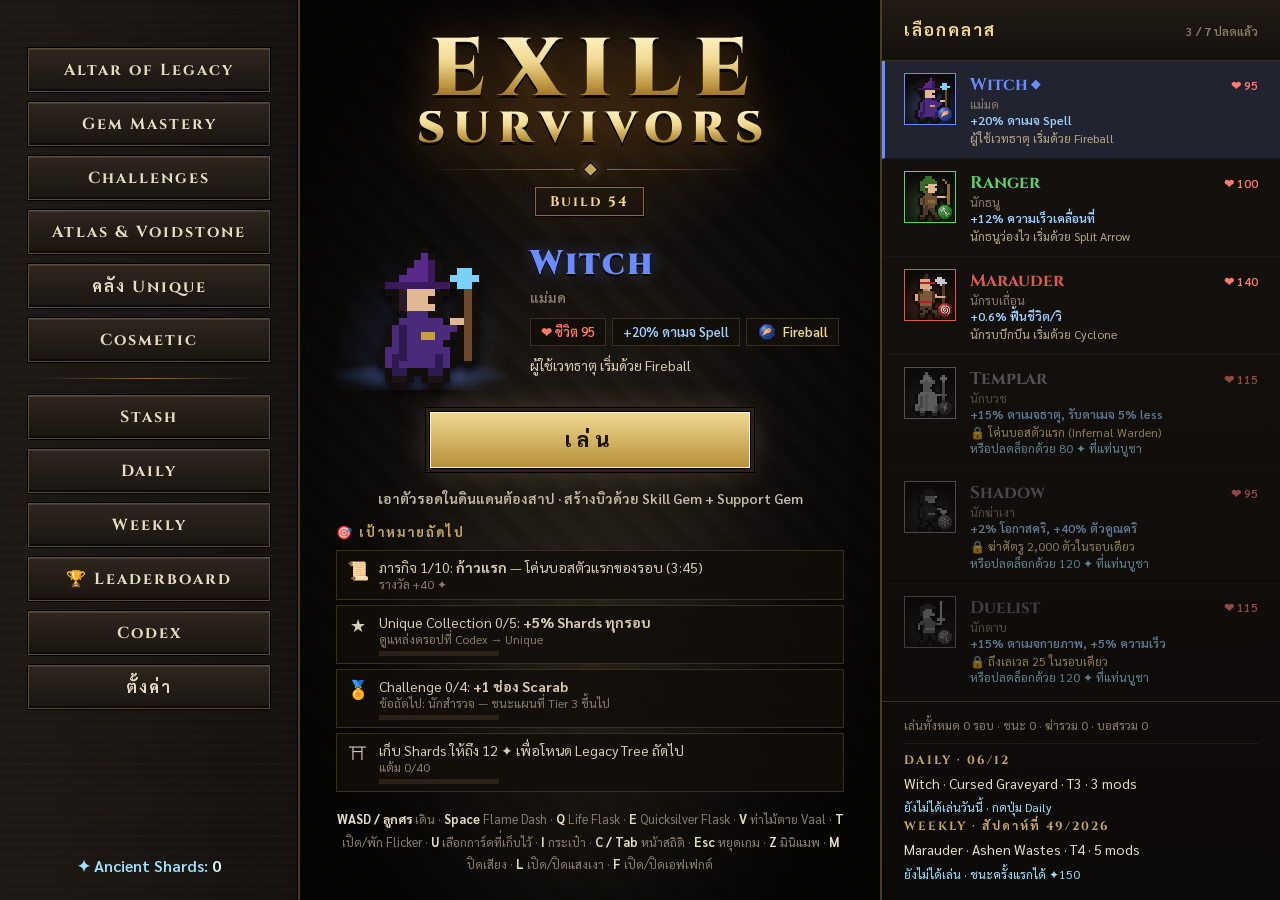
==== index.html @ b2404804 "feat: leaderboard, weekly challenge and endgame echo milestones (build 54) - Leaderboard tab reads t" ====
<!doctype html>
<html lang="th">
<head>
<meta charset="utf-8">
<meta name="viewport" content="width=device-width, initial-scale=1, maximum-scale=1, user-scalable=no">
<title>Exile Survivors</title>
<link rel="preconnect" href="https://fonts.googleapis.com">
<link href="https://fonts.googleapis.com/css2?family=Cinzel:wght@500;600;700;900&family=Sarabun:wght@400;600;700&family=JetBrains+Mono:wght@400&display=swap" rel="stylesheet">
<link rel="stylesheet" href="css/style.css?v=54">
</head>
<body>
<canvas id="game"></canvas>
<button id="btn-flicker" class="btn flicker-toggle" type="button" aria-pressed="true" hidden>Flicker: เปิด · T</button>

<!-- Title / class select: pillar | stage | roster -->
<div id="menu" class="overlay menu-screen">
  <aside class="menu-pillar">
    <nav class="meta-bar">
      <button id="btn-altar" class="btn pillar-btn">Altar of Legacy</button>
      <button id="btn-gems" class="btn pillar-btn">Gem Mastery</button>
      <button id="btn-chal" class="btn pillar-btn">Challenges</button>
      <button id="btn-atlas" class="btn pillar-btn">Atlas &amp; Voidstone</button>
      <button id="btn-uniques" class="btn pillar-btn">คลัง Unique</button>
      <button id="btn-cosmetic" class="btn pillar-btn">Cosmetic</button>
      <div class="pillar-sep"></div>
      <button id="btn-stash" class="btn pillar-btn">Stash</button>
      <button id="btn-daily" class="btn pillar-btn">Daily</button>
      <button id="btn-weekly" class="btn pillar-btn">Weekly</button>
      <button id="btn-lb" class="btn pillar-btn">🏆 Leaderboard</button>
      <button id="btn-codex" class="btn pillar-btn">Codex</button>
      <button id="btn-settings" class="btn pillar-btn">ตั้งค่า</button>
    </nav>
    <div class="menu-foot"><span id="meta-shards" class="meta-shards"></span></div>
  </aside>
  <main class="menu-stage">
    <div class="menu-art">
      <h1 class="game-title"><span class="game-title-a">EXILE</span> <span class="game-title-b">SURVIVORS</span></h1>
      <div class="menu-art-rule"><span></span><i></i><span></span></div>
      <div id="game-version" class="game-version"></div>
    </div>
    <div id="class-preview" class="class-preview" aria-live="polite"></div>
    <button id="btn-menu-play" class="btn btn-primary menu-play">เล่น</button>
    <div class="title-wrap">
      <div class="subtitle">เอาตัวรอดในดินแดนต้องสาป · สร้างบิวด้วย Skill Gem + Support Gem</div>
      <div id="menu-goals" class="menu-goals"></div>
      <div class="controls-help">
        <b>WASD / ลูกศร</b> เดิน · <b>Space</b> Flame Dash · <b>Q</b> Life Flask · <b>E</b> Quicksilver Flask ·
        <b>V</b> ท่าไม้ตาย Vaal · <b>T</b> เปิด/พัก Flicker · <b>U</b> เลือกการ์ดที่เก็บไว้ · <b>I</b> กระเป๋า · <b>C / Tab</b> หน้าสถิติ · <b>Esc</b> หยุดเกม · <b>Z</b> มินิแมพ · <b>M</b> ปิดเสียง · <b>L</b> เปิด/ปิดแสงเงา · <b>F</b> เปิด/ปิดเอฟเฟกต์
      </div>
    </div>
  </main>
  <section class="menu-roster">
    <div class="roster-head"><h2 class="section-title">เลือกคลาส</h2><span class="roster-hint" id="roster-count"></span></div>
    <div id="class-list" class="class-list"></div>
    <div class="roster-foot">
      <div id="best-run" class="best-run"></div>
    </div>
  </section>
</div>

<!-- Map Device / Atlas -->
<div id="mapdev" class="overlay hidden">
  <div class="panel build-panel map-panel">
    <div class="panel-head">
      <h2 class="panel-title">Map Device</h2>
      <div class="panel-sub" id="map-class"></div>
    </div>
    <div class="map-body">
      <div class="map-main">
        <h3 class="altar-h">พื้นที่ <span class="muted">(Tier 1 ฟรี · Tier สูงกว่าจ่ายด้วย Shards)</span></h3>
        <div id="map-biomes" class="map-biomes"></div>
        <div class="map-tier-row">
          <h3 class="altar-h map-tier-h">Tier</h3>
          <div id="map-tiers" class="map-tiers"></div>
        </div>
        <div class="map-row">
          <div class="map-modbox">
            <h3 class="altar-h map-box-h">Map Mods <span class="muted" id="map-mods-n"></span></h3>
            <div id="map-mods"></div>
            <div class="inv-actions map-actions">
              <button id="btn-map-alch" class="btn btn-small">Alchemy: สุ่ม mod (ฟรี)</button>
              <button id="btn-map-chaos" class="btn btn-small">สุ่ม mod ใหม่</button>
              <button id="btn-map-clear" class="btn btn-small btn-dim">ล้าง mod</button>
            </div>
          </div>
          <div class="map-modbox">
            <h3 class="altar-h">Scarab <span class="muted" id="map-scarab-n"></span></h3>
            <div id="map-scarabs" class="map-scarabs"></div>
            <h3 class="altar-h">☠ Corruption <span class="muted" id="map-heat-n"></span></h3>
            <div id="map-heat" class="map-heat"></div>
          </div>
        </div>
        <div class="map-modbox">
          <h3 class="altar-h">พกของจาก Stash <span class="muted" id="map-loadout-n"></span></h3>
          <div id="map-loadout" class="stash-grid small"></div>
        </div>
        <div id="map-atlas" class="altar-life muted"></div>
        <div id="map-atlastree" class="atlas-tree hidden"></div>
      </div>
      <div class="map-side">
        <div id="map-summary" class="map-summary"></div>
        <div class="map-hc">
          <label class="set-row"><input type="checkbox" id="map-hc"> ☠ <b>Hardcore</b></label>
          <div class="muted">ตาย = เสีย Shard และ Jewel ของรอบนั้น และเก็บของเข้า Stash ไม่ได้ · ชนะ = Shard ×1.5 และเก็บของได้ +2 ชิ้น</div>
        </div>
        <button id="btn-map-start" class="btn btn-primary map-start">เปิดแผนที่</button>
        <div class="map-side-actions">
          <button id="btn-map-atlas" class="btn btn-dim">Atlas Tree</button>
          <button id="btn-map-back" class="btn btn-dim">กลับ</button>
        </div>
      </div>
    </div>
  </div>
</div>

<!-- Altar of Legacy: meta-progression -->
<div id="altar" class="overlay hidden">
  <div class="panel build-panel altar-panel">
    <div class="panel-head altar-head">
      <h2 class="panel-title">Altar of Legacy</h2>
      <div class="altar-top"><span id="altar-shards" class="altar-shards"></span><span id="altar-points" class="altar-points"></span><span id="altar-next" class="muted"></span></div>
    </div>
    <div class="panel-sub">Legacy Tree — ใช้ Ancient Shards จัดสรรโหนดถาวร เลือกเส้นทางให้เข้ากับบิว · คืนแต้มฟรีได้ทุกเมื่อ</div>
    <div class="altar-main">
      <div id="tree-wrap" class="tree-wrap"><svg id="tree-svg" viewBox="-640 -640 1280 1280" xmlns="http://www.w3.org/2000/svg"></svg></div>
      <div class="tree-side">
        <div id="tree-info" class="bv-box tree-info"></div>
        <div id="tree-summary" class="bv-box tree-summary"></div>
        <div class="tree-side-actions">
          <button id="btn-altar-back" class="btn">กลับ</button>
          <button id="btn-respec" class="btn btn-dim">คืนแต้มทั้งหมด</button>
        </div>
      </div>
    </div>
    <h3 class="altar-h">ปลดล็อก <span class="muted">(ทำตามเงื่อนไขในเกม หรือซื้อด้วย Shards)</span></h3>
    <div id="altar-unlocks" class="altar-unlocks"></div>
  </div>
</div>

<!-- Progress pages from the main menu: Gem Mastery, Challenges, Atlas, Uniques, Cosmetics -->
<div id="records" class="overlay hidden">
  <div class="panel build-panel records-panel">
    <div class="panel-head">
      <h2 class="panel-title" id="records-title">Gem Mastery</h2>
      <span id="records-shards" class="altar-shards"></span>
    </div>
    <div id="altar-prog" class="altar-prog"></div>
    <div class="levelup-actions"><button id="btn-records-back" class="btn">กลับ</button></div>
  </div>
</div>

<!-- Level up -->
<div id="levelup" class="overlay hidden">
  <div class="panel levelup-panel">
    <div class="levelup-badge" id="levelup-badge"></div>
    <h2 class="panel-title" id="levelup-title">LEVEL UP</h2>
    <div class="panel-sub" id="levelup-sub">เลือก 1 อย่าง</div>
    <div id="cards" class="cards"></div>
    <div class="levelup-actions">
      <button id="btn-reroll" class="btn">Chaos Orb · สุ่มใหม่ (<span id="chaos-count">0</span>) <kbd class="key">R</kbd></button>
      <button id="btn-skip" class="btn btn-dim">ข้าม · ฟื้น 20% ชีวิต</button>
    </div>
  </div>
</div>

<!-- Socket target picker -->
<div id="socket" class="overlay hidden">
  <div class="panel socket-panel">
    <h2 class="panel-title" id="socket-title">ใส่ Support Gem</h2>
    <div class="panel-sub" id="socket-sub"></div>
    <div id="socket-list" class="socket-list"></div>
    <div class="levelup-actions"><button id="btn-socket-back" class="btn btn-dim">ย้อนกลับ</button></div>
  </div>
</div>

<!-- Pause / build view -->
<div id="pause" class="overlay hidden">
  <div class="panel build-panel pause-panel">
    <div class="panel-head">
      <h2 class="panel-title" id="pause-title">หยุดเกม</h2>
      <div class="tabs" role="tablist">
        <label class="tab"><input type="radio" name="bv-tab" id="bv-tab-skills" checked>สกิล &amp; Support</label>
        <label class="tab"><input type="radio" name="bv-tab" id="bv-tab-def">ป้องกัน</label>
        <label class="tab"><input type="radio" name="bv-tab" id="bv-tab-passive">Passive &amp; Mastery</label>
        <label class="tab"><input type="radio" name="bv-tab" id="bv-tab-asc">Ascendancy</label>
      </div>
      <span class="panel-hint">เกมหยุดอยู่ · Esc เล่นต่อ</span>
    </div>
    <div class="bv-cols"><span>สกิล</span><span>Support</span><span>DPS (10 วิ)</span></div>
    <div id="build-view" class="build-view"></div>
    <div class="levelup-actions">
      <button id="btn-resume" class="btn">เล่นต่อ</button>
      <button id="btn-inv" class="btn">กระเป๋า / อุปกรณ์ (I)</button>
      <button id="btn-pause-settings" class="btn btn-dim">ตั้งค่า</button>
      <button id="btn-quit" class="btn btn-dim">ออกไปเมนู</button>
    </div>
  </div>
</div>

<!-- Inventory: tabs are plain radios, the panel switches on :has() -->
<div id="inventory" class="overlay hidden">
  <div class="panel build-panel inv-panel">
    <div class="panel-head">
      <h2 class="panel-title">ตัวละคร &amp; กระเป๋า</h2>
      <div class="tabs" role="tablist">
        <label class="tab"><input type="radio" name="inv-tab" id="inv-tab-gear" checked>อุปกรณ์</label>
        <label class="tab"><input type="radio" name="inv-tab" id="inv-tab-links">ช่อง Support ของสกิล <span class="muted" id="inv-links-n"></span></label>
        <label class="tab"><input type="radio" name="inv-tab" id="inv-tab-craft">คราฟต์</label>
      </div>
      <span class="panel-hint">I / Esc ปิด</span>
    </div>
    <div class="inv-main">
      <div class="inv-left">
        <div id="inv-doll" class="doll"></div>
        <div id="inv-flasks" class="flask-row"></div>
        <div id="inv-quick" class="inv-quick"></div>
      </div>
      <div class="inv-right">
        <div id="inv-detail" class="inv-detail"></div>
        <div id="inv-craft" class="inv-craft"></div>
        <label class="set-row tiers-row"><input type="checkbox" id="inv-tiers"> แสดง Prefix / Suffix และ Tier (Alt)</label>
        <div class="inv-bagbar"><b class="inv-bag-h">กระเป๋า</b> <span id="inv-count" class="muted"></span>
          <span id="inv-filters" class="inv-filters"></span>
          <span class="inv-bag-btns"><button id="btn-inv-sort" class="btn btn-small">จัดเรียง</button><button id="btn-inv-salv-worse" class="btn btn-small btn-dim">♻ ย่อยของที่แย่กว่า</button><button id="btn-inv-salv-all" class="btn btn-small btn-dim">♻ ย่อยทั้งหมด</button></span>
          <span id="inv-msg" class="bad"></span></div>
        <div class="bag-wrap"><div id="inv-grid" class="bag-grid"></div></div>
        <div class="inv-foot"><div id="inv-currency" class="inv-currency"></div><span class="inv-hint">ดับเบิลคลิก หรือลากไปช่องที่มีกรอบเขียวเพื่อสวมใส่</span></div>
      </div>
    </div>
    <div class="inv-links-tab">
      <div class="muted links-help">ทุกสกิลเริ่ม 2 ช่อง · ไม่มีสีหรือ Link บนอุปกรณ์ · Jeweller 3/4/5/6 เพิ่มเป็นจำนวนช่องตามระดับแน่นอน ใช้ข้ามขั้นได้ เช่น 2 → 6 · ระดับสูงดรอปยากกว่า</div>
      <div id="inv-links" class="links-panel"></div>
    </div>
    <div class="levelup-actions"><button id="btn-inv-close" class="btn">เล่นต่อ (I / Esc)</button></div>
  </div>
</div>

<!-- Game over: the panel is one grid; #over-stats joins it with display: contents -->
<div id="gameover" class="overlay hidden">
  <div class="panel build-panel over-panel">
    <h2 class="panel-title" id="over-title">คุณตายแล้ว</h2>
    <div id="over-stash" class="over-stash"></div>
    <div id="over-stats" class="build-view"></div>
    <div class="levelup-actions">
      <button id="btn-retry" class="btn btn-retry">เล่นอีกครั้ง</button>
      <button id="btn-menu" class="btn btn-dim">เมนูหลัก</button>
    </div>
  </div>
</div>

<!-- Victory: leave or stay for the Endgame -->
<div id="victory" class="overlay hidden">
  <div class="panel">
    <h2 class="panel-title win">ชัยชนะ!</h2>
    <div class="panel-sub" id="vic-sub"></div>
    <div id="vic-vault" class="vic-vault"></div>
    <div class="panel-sub bad" id="vic-hint"></div>
    <div class="cards">
      <div class="card" id="btn-vic-leave"><div class="card-name">🏆 ออกจากแผนที่</div><div class="card-desc">จบรอบตอนนี้ รับรางวัลชัยชนะ เก็บของเข้า Stash</div></div>
      <div class="card card-endless" id="btn-vic-endless"><div class="card-name">∞ เข้าสู่ Endgame</div><div class="card-desc">อยู่ต่อไม่มีที่สิ้นสุด มอนสเตอร์แข็งขึ้นเรื่อยๆ · Echo บอสทุก 100 วิ (ดรอป Orb, Unique) · +15 ✦ ต่อนาที +40 ✦ ต่อ Echo · ตายแล้วยังนับว่าชนะ</div></div>
    </div>
  </div>
</div>

<!-- Ritual rewards -->
<div id="ritual" class="overlay hidden">
  <div class="panel">
    <h2 class="panel-title ritual-title">Ritual — แลกรางวัลด้วย Tribute</h2>
    <div class="panel-sub" id="ritual-tribute"></div>
    <div id="ritual-offers" class="cards"></div>
    <div class="levelup-actions"><button id="btn-ritual-close" class="btn">เสร็จสิ้น</button></div>
  </div>
</div>

<!-- Stash -->
<div id="stash" class="overlay hidden">
  <div class="panel build-panel">
    <h2 class="panel-title">Stash</h2>
    <div class="panel-sub" id="stash-sub"></div>
    <div class="inv-main"><div id="stash-grid" class="stash-grid"></div><div id="stash-detail" class="inv-detail"></div></div>
    <div class="levelup-actions"><button id="btn-stash-close" class="btn">กลับ</button></div>
  </div>
</div>

<!-- Codex -->
<div id="codex" class="overlay hidden">
  <div class="panel build-panel codex-panel">
    <h2 class="panel-title">Codex</h2>
    <div class="panel-sub">ข้อมูลทุกอย่างในเกม · สูตรวิวัฒน์ · คอมโบแนะนำ</div>
    <div id="codex-tabs" class="codex-tabs"></div>
    <input id="codex-search" class="codex-search" type="search" placeholder="ค้นหา... (เช่น fire, minion, คำสาป)">
    <div id="codex-body" class="codex-body"></div>
    <div class="levelup-actions"><button id="btn-codex-close" class="btn">กลับ</button></div>
  </div>
</div>

<!-- Settings -->
<div id="settings" class="overlay hidden">
  <div class="panel settings-panel">
    <h2 class="panel-title">ตั้งค่า</h2>
    <div id="settings-body" class="settings-body"></div>
    <div class="levelup-actions"><button id="btn-settings-close" class="btn">กลับ</button></div>
  </div>
</div>

<div id="tip" class="tip hidden"></div>
<div id="tooltip" class="tooltip hidden"></div>

<script src="js/util.js?v=54"></script>
<script src="js/stats-config.js?v=54"></script>
<script src="js/data/skills.js?v=54"></script>
<script src="js/data/supports.js?v=54"></script>
<script src="js/data/passives.js?v=54"></script>
<script src="js/data/runtree.js?v=54"></script>
<script src="js/data/monsters.js?v=54"></script>
<script src="js/data/classes.js?v=54"></script>
<script src="js/data/ascendancy.js?v=54"></script>
<script src="js/data/evolutions.js?v=54"></script>
<script src="js/data/meta.js?v=54"></script>
<script src="js/data/items.js?v=54"></script>
<script src="js/data/maps.js?v=54"></script>
<script src="js/data/endgame.js?v=54"></script>
<script src="js/data/goals.js?v=54"></script>
<script src="js/data/expansion.js?v=54"></script>
<script src="js/data/bows.js?v=54"></script>
<script src="js/data/specialists.js?v=54"></script>
<script src="js/data/buildcraft.js?v=54"></script>
<script src="js/data/sprite_art.js?v=54"></script>
<script src="js/stats.js?v=54"></script>
<script src="js/fx.js?v=54"></script>
<script src="js/combat.js?v=54"></script>
<script src="js/skills.js?v=54"></script>
<script src="js/enemies.js?v=54"></script>
<script src="js/player.js?v=54"></script>
<script src="js/settings.js?v=54"></script>
<script src="js/meta.js?v=54"></script>
<script src="js/items.js?v=54"></script>
<script src="js/breach.js?v=54"></script>
<script src="js/lighting.js?v=54"></script>
<script src="js/world.js?v=54"></script>
<script src="js/icons.js?v=54"></script>
<script src="js/sprites.js?v=54"></script>
<script src="js/render.js?v=54"></script>
<script src="js/ui.js?v=54"></script>
<script src="js/compare.js?v=54"></script>
<script src="js/leagues.js?v=54"></script>
<script src="js/stash.js?v=54"></script>
<script src="js/progression.js?v=54"></script>
<script src="js/goals.js?v=54"></script>
<script src="js/codex.js?v=54"></script>
<script src="js/expansion-ui.js?v=54"></script>
<script src="js/bows.js?v=54"></script>
<script src="js/specialists.js?v=54"></script>
<script src="js/buildcraft.js?v=54"></script>
<script src="js/telemetry.js?v=54"></script>
<script src="js/leaderboard.js?v=54"></script>
<script src="js/game.js?v=54"></script>
</body>
</html>
---- css/style.css ----
/* Forged palette: heavy bronze frames on near-black, gold for headings */
:root {
  --bg: #0b0908;
  --bg-outer: #070605;
  --panel: linear-gradient(#17120e, #0c0a08);
  --panel-head: linear-gradient(#241c15, #140f0b);
  --box: #120e0a;
  --border: #5a4a36;
  --frame-hi: #7a6448;
  --line: #3a2e1e;
  --line-faint: #241c12;
  --gold-line: #8a6a3a;
  --gold: #c8a860;
  --gold-hi: #f0d890;
  --cream: #e8dcc0;
  --text: #d8ccb4;
  --dim: #b8a888;
  --muted: #8a7f6c;
  --edge: #4a3c24;
  --ink: #1a1408;
  --good: #7aff8a;
  --bad: #ff7a6a;
  --warn: #ffd8a0;
  --es: #9fd0ff;
  --shards: #9fe3ff;
  --lvlup: #ffd84a;
  --red: #e0413a;
  --green: #4fd05a;
  --blue: #4a7cff;
  --frame: 0 0 0 1px #000, inset 0 1px 0 var(--frame-hi);
  --rule: linear-gradient(90deg, transparent, var(--gold-line), transparent);
  --rule-left: linear-gradient(90deg, var(--gold-line), transparent);
  --hover-bg: rgba(200, 168, 96, .08);
}
* { box-sizing: border-box; }
html, body { margin: 0; height: 100%; background: var(--bg); color: var(--text); overflow: hidden;
  font-family: 'Sarabun', 'Segoe UI', sans-serif; user-select: none; -webkit-user-select: none; }
canvas#game { display: block; position: fixed; inset: 0; touch-action: none; }
b { font-weight: 700; }

.overlay { position: fixed; inset: 0; display: flex; align-items: center; justify-content: center;
  background: rgba(0, 0, 0, 0.6); z-index: 10; padding: 16px; overflow-y: auto; }
.overlay.hidden, .hidden { display: none !important; }
.win { color: var(--lvlup); }
.dead { color: #d0302a !important; }
kbd, .key { font: 400 11px 'JetBrains Mono', monospace; color: var(--muted); border: 1px solid #3a3020; padding: 0 6px; background: none; }

/* ---------- Panels ---------- */
.panel { background: var(--panel); border: 2px solid var(--border); box-shadow: var(--frame), 0 10px 40px rgba(0,0,0,.7), inset 0 0 60px rgba(0,0,0,.5);
  padding: 18px 20px; max-width: 1100px; width: 100%; max-height: calc(100vh - 32px); overflow-y: auto; margin: auto; }
.panel-title { font: 700 24px 'Cinzel', 'Sarabun', serif; text-align: center; color: var(--gold-hi); margin: 0 0 4px; letter-spacing: 3px; }
.panel-sub { text-align: center; color: var(--muted); margin-bottom: 14px; font-size: 14px; }
.panel-head { display: flex; align-items: center; justify-content: space-between; gap: 12px 18px; flex-wrap: wrap;
  margin: -18px -20px 16px; padding: 12px 20px; background: var(--panel-head); border-bottom: 1px solid var(--line); }
.panel-head .panel-title { margin: 0; text-align: left; }
.panel-head .panel-sub { margin: 0; text-align: left; }
.panel-hint { font-size: 13px; font-weight: 600; color: var(--muted); }

/* tabs: selected = gold plate, others = outlined */
.tabs { display: flex; gap: 2px; flex-wrap: wrap; }
.tab { position: relative; padding: 6px 16px; font-size: 14px; font-weight: 600; color: var(--dim); border: 1px solid var(--edge); cursor: pointer; }
.tab:hover { border-color: var(--gold); background: var(--hover-bg); }
.tab input { position: absolute; opacity: 0; width: 1px; height: 1px; pointer-events: none; }
.tab:has(input:checked) { background: var(--gold); border-color: var(--gold); color: var(--ink); }
.tab:has(input:checked) .muted { color: #3a2c14; }
.tab:has(input:focus-visible) { outline: 1px solid var(--gold-hi); outline-offset: 2px; }

/* ---------- Buttons ---------- */
.btn { font: 600 15px 'Sarabun', sans-serif; color: var(--gold-hi); background: linear-gradient(#3a2c18, #1e160c);
  border: 1px solid var(--gold); box-shadow: 0 0 0 1px #000; padding: 9px 20px; cursor: pointer; }
.btn:hover:not(:disabled) { background: linear-gradient(#4e3a1e, #2a1e10); border-color: var(--gold-hi); box-shadow: 0 0 0 1px #000, 0 0 12px rgba(200, 168, 96, .3); }
.btn:disabled { opacity: .4; cursor: default; }
.btn-dim { color: var(--muted); background: var(--box); border-color: var(--edge); }
.btn-dim:hover:not(:disabled) { color: var(--dim); background: #1a140e; border-color: var(--gold); }
.btn-primary { font: 900 20px 'Cinzel', 'Sarabun', serif; letter-spacing: 3px; color: var(--ink); background: linear-gradient(var(--gold-hi), #b8903a);
  border-color: #fff0c8; box-shadow: 0 0 0 1px #000, 0 0 24px rgba(240, 216, 144, .25); padding: 14px 24px; }
.btn-primary:hover:not(:disabled) { background: linear-gradient(#fff0b0, #c8a048); border-color: #fff; box-shadow: 0 0 0 1px #000, 0 0 30px rgba(240, 216, 144, .4); }
.btn-small { font-size: 12px; padding: 4px 10px; margin-left: 6px; }
.btn.sel { background: var(--gold); border-color: var(--gold); color: var(--ink); outline: none !important; }
.map-biome.sel, .tier-btn.sel { outline: none !important; }
.btn-danger { background: #6a1a14 !important; border-color: #c03a2a !important; color: #ffd8d0 !important; }
.levelup-actions { display: flex; gap: 12px; justify-content: center; margin-top: 18px; flex-wrap: wrap; }

/* ---------- Main menu: pillar | stage | roster ---------- */
#menu.menu-screen { display: grid; grid-template-columns: 300px minmax(0, 1fr) 400px; padding: 0; align-items: stretch; justify-content: stretch; background: #0a0807; overflow: hidden; }
.menu-pillar { position: relative; display: flex; flex-direction: column; gap: 10px; padding: 48px 28px 24px; overflow-y: auto;
  background: repeating-linear-gradient(0deg, rgba(255,255,255,.012) 0 3px, transparent 3px 9px), linear-gradient(90deg, #1e1915, #15110e);
  border-right: 2px solid #4a3c2c; box-shadow: inset -1px 0 0 #000, 2px 0 0 #000; }
.meta-bar { display: flex; flex-direction: column; gap: 10px; }
.pillar-btn { height: 44px; font: 700 16px 'Cinzel', 'Sarabun', serif; letter-spacing: 2px; color: var(--cream);
  background: linear-gradient(#2e261e, #1a1511); border: 1px solid var(--border);
  box-shadow: 0 0 0 1px #000, inset 0 1px 0 rgba(255,230,180,.12), inset 0 -2px 0 rgba(0,0,0,.5); }
.pillar-btn:hover:not(:disabled) { color: var(--gold-hi); background: linear-gradient(#3a3024, #211a14); border-color: var(--gold);
  box-shadow: 0 0 0 1px #000, inset 0 1px 0 rgba(255,230,180,.18), inset 0 -2px 0 rgba(0,0,0,.5); }
.pillar-sep { height: 1px; margin: 6px 10px; background: var(--rule); }
.menu-foot { margin-top: auto; padding-top: 18px; display: flex; flex-direction: column; align-items: center; gap: 6px; text-align: center; }
/* build badge sits right under the logo so it is seen at a glance */
.game-version { display: inline-block; margin-top: 1.4vh; padding: 4px 14px; font: 700 14px 'Cinzel', 'Sarabun', serif; letter-spacing: 2px;
  color: var(--gold-hi); background: var(--box); border: 1px solid var(--gold-line); box-shadow: 0 0 0 1px #000; }
.game-version:empty { display: none; }
.meta-shards, .altar-shards { color: var(--shards); font-weight: 600; }
.meta-shards b, .altar-shards b { color: #d8f6ff; }
.menu-stage { position: relative; display: flex; flex-direction: column; align-items: center; justify-content: space-between; gap: 2.4vh; padding: 3.5vh 36px 3vh; overflow-y: auto;
  background: radial-gradient(ellipse at 50% 75%, rgba(200,168,96,.12), transparent 55%), repeating-linear-gradient(45deg, #131110 0 14px, #100e0c 14px 28px); }
.menu-stage::before { content: ''; position: absolute; inset: 0; pointer-events: none; background: radial-gradient(ellipse at 50% 50%, transparent 30%, rgba(0,0,0,.75) 85%); }
/* key art: the title as a large engraved wordmark with the build plate under it */
.menu-art { position: relative; display: flex; flex-direction: column; align-items: center; text-align: center; }
.menu-art::before { content: ''; position: absolute; left: 50%; top: 52%; width: 120%; height: 160%; transform: translate(-50%, -50%); pointer-events: none;
  background: radial-gradient(ellipse at center, rgba(255, 150, 40, .12), transparent 62%); }
.game-title { position: relative; margin: 0; display: flex; flex-direction: column; align-items: center; line-height: .95; font-family: 'Cinzel', serif; font-weight: 900; }
.game-title-a, .game-title-b { color: transparent; background: linear-gradient(#fff4c8 0%, var(--gold-hi) 38%, #b8903a 72%, #6a4a1a 100%); -webkit-background-clip: text; background-clip: text;
  filter: drop-shadow(0 3px 0 #000) drop-shadow(0 0 22px rgba(255, 150, 40, .3)); }
.game-title-a { font-size: clamp(44px, min(6.4vw, 10vh), 100px); letter-spacing: .18em; padding-left: .18em; }
.game-title-b { font-size: clamp(24px, min(3.4vw, 5.3vh), 52px); letter-spacing: .2em; padding-left: .2em; }
.menu-art-rule { position: relative; display: flex; align-items: center; gap: 12px; width: min(440px, 90%); margin-top: 1.6vh; }
.menu-art-rule span { flex: 1; height: 1px; background: linear-gradient(90deg, transparent, var(--gold-line)); }
.menu-art-rule span:last-child { background: linear-gradient(90deg, var(--gold-line), transparent); }
.menu-art-rule i { width: 9px; height: 9px; transform: rotate(45deg); background: var(--gold); box-shadow: 0 0 0 1px #000, 0 0 10px rgba(240, 216, 144, .5); }
/* class preview: the hovered / focused roster class, large in the centre */
.class-preview { --cc: var(--gold); position: relative; display: grid; grid-template-columns: 170px minmax(0, 1fr); column-gap: 24px; row-gap: 4px; align-items: start;
  grid-template-areas: "stage name" "stage th" "stage stats" "stage desc" "stage lock"; width: min(640px, 100%); }
.class-preview:empty { display: none; }
.cp-stage { grid-area: stage; position: relative; height: min(170px, 17vh); display: flex; align-items: flex-end; justify-content: center; }
.cp-stage::before { content: ''; position: absolute; left: 50%; bottom: 0; width: 180px; height: 30px; transform: translateX(-50%); border-radius: 50%;
  background: radial-gradient(ellipse, color-mix(in srgb, var(--cc) 50%, transparent), transparent 70%); }
.cp-stage::after { content: ''; position: absolute; inset: 0 -10px; pointer-events: none; background: radial-gradient(ellipse at 50% 80%, color-mix(in srgb, var(--cc) 18%, transparent), transparent 65%); }
.cp-sprite { position: relative; z-index: 1; height: min(160px, 16vh); image-rendering: pixelated; filter: drop-shadow(0 6px 4px rgba(0,0,0,.7)); }
.cp-name { grid-area: name; margin-top: 1vh; font: 900 34px/1.1 'Cinzel', serif; letter-spacing: 2px; color: var(--cc); text-shadow: 0 2px 0 #000, 0 0 18px color-mix(in srgb, var(--cc) 35%, transparent); }
.cp-th { grid-area: th; font-size: 14px; font-weight: 600; color: var(--muted); }
.cp-stats { grid-area: stats; display: flex; flex-wrap: wrap; gap: 6px; margin-top: 8px; }
.cp-stats > span { display: inline-flex; align-items: center; gap: 6px; padding: 3px 10px; font-size: 13px; font-weight: 600; background: var(--box); border: 1px solid var(--line); }
.cp-life { color: var(--bad); }
.cp-bonus { color: var(--es); }
.cp-skill { color: var(--gold-hi); }
.cp-skill-ico { width: 20px; height: 20px; }
.cp-desc { grid-area: desc; margin-top: 6px; font-size: 14px; color: var(--text); }
.cp-lock { grid-area: lock; margin-top: 8px; padding: 8px 10px; font-size: 13px; line-height: 1.5; color: var(--gold-hi); border: 1px solid #5a4020; background: rgba(40, 30, 8, .6); }
.cp-lock span { color: var(--shards); }
.class-preview.locked .cp-sprite { filter: grayscale(1) brightness(.6) drop-shadow(0 6px 4px rgba(0,0,0,.7)); }
.class-preview.locked .cp-name { filter: grayscale(.8) brightness(.8); }
.class-card:focus-visible, .class-card.picked:focus-visible { outline: 1px solid var(--gold-hi) !important; outline-offset: -2px; }
@media (max-height: 820px) and (min-width: 861px) {
  .subtitle { display: none; }
  .controls-help { margin-top: 8px; line-height: 1.6; font-size: 12px; }
  .goal { padding: 5px 10px; margin-bottom: 4px; font-size: 13px; }
  .cp-desc { display: none; }
}
.title-wrap { position: relative; max-width: 640px; width: 100%; text-align: center; }
.subtitle { color: #c8bca4; font-size: 14px; font-weight: 600; margin-bottom: 16px; }
.controls-help { margin-top: 16px; color: var(--muted); font-size: 12.5px; line-height: 1.8; }
.controls-help b { color: var(--cream); }
.menu-roster { display: flex; flex-direction: column; min-height: 0; background: linear-gradient(#16120f, #0c0a08); border-left: 2px solid #4a3c2c; box-shadow: -2px 0 0 #000; }
.roster-head { display: flex; justify-content: space-between; align-items: baseline; gap: 10px; padding: 18px 22px; border-bottom: 1px solid var(--line); background: linear-gradient(#221b15, #14100c); }
.section-title { font: 700 17px 'Cinzel', 'Sarabun', serif; color: var(--gold-hi); letter-spacing: 2px; margin: 0; }
.roster-hint { font-size: 12px; font-weight: 600; color: var(--muted); }
.class-list { flex: 1; min-height: 0; overflow-y: auto; display: flex; flex-direction: column; }
.class-card { position: relative; display: grid; grid-template-columns: 52px minmax(0, 1fr) auto; column-gap: 14px; align-items: center;
  grid-template-areas: "pic name life" "pic th best" "pic bonus bonus" "pic desc desc";
  padding: 12px 22px 12px 19px; border-bottom: 1px solid #1e1812; border-left: 3px solid transparent; cursor: pointer; transition: background .12s, border-color .12s; }
.class-card:hover { background: color-mix(in srgb, var(--cc) 6%, transparent); }
/* the picked class: coloured edge and tint (selection is a click; Play starts it) */
.class-card.picked { border-left-color: var(--cc); background: color-mix(in srgb, var(--cc) 14%, transparent); outline: none !important; }
.class-card.picked .class-name::after { content: ' ◆'; font-size: 12px; vertical-align: 2px; }
.class-portrait { grid-area: pic; align-self: start; position: relative; width: 52px; height: 52px; display: flex; justify-content: center; align-items: flex-end; overflow: hidden;
  border: 1px solid var(--cc); background: radial-gradient(circle at 50% 70%, color-mix(in srgb, var(--cc) 35%, transparent), #0c0a08 75%); }
.class-sprite { height: 48px; image-rendering: pixelated; filter: drop-shadow(0 2px 1px rgba(0,0,0,.6)); }
.class-skill { position: absolute; right: 1px; bottom: 1px; width: 18px; height: 18px; }
.class-name { grid-area: name; font: 700 17px 'Cinzel', serif; color: var(--cc); }
.class-th { grid-area: th; font-size: 12px; color: var(--muted); }
.class-desc { grid-area: desc; font-size: 12px; color: var(--dim); margin-top: 2px; display: -webkit-box; -webkit-line-clamp: 2; -webkit-box-orient: vertical; overflow: hidden; }
.class-bonus { grid-area: bonus; font-size: 12px; font-weight: 600; color: var(--es); }
.class-life { grid-area: life; justify-self: end; font-size: 12px; font-weight: 600; color: var(--bad); }
.class-card.locked { opacity: .55; }
.class-card.locked .class-portrait, .class-card.locked .class-name { filter: grayscale(1) brightness(.7); }
.class-card.locked .class-desc { display: none; }
.class-lock { grid-area: desc; margin-top: 2px; font-size: 12px; color: var(--gold-hi); line-height: 1.35; }
.class-lock span { color: var(--shards); }
.class-best { grid-area: best; justify-self: end; font-size: 12px; font-weight: 600; color: var(--gold-hi); white-space: nowrap; }
.menu-play { position: relative; width: min(320px, 100%); padding: 12px 0; font-size: 21px; letter-spacing: 6px;
  box-shadow: 0 0 0 1px #000, 0 0 0 4px #2a2016, 0 0 0 5px #000, 0 0 30px rgba(240, 216, 144, .25); }
.menu-play .play-cls { display: none; }
.menu-play.locked { font-size: 16px; letter-spacing: 2px; color: var(--gold-hi); background: linear-gradient(#3a2c18, #1e160c); border-color: var(--gold); }
.best-line { margin-bottom: 8px; }
.life-line { margin-bottom: 8px; padding-bottom: 8px; font-size: 12px; color: var(--muted); border-bottom: 1px solid var(--line-faint); }
.daily-box { display: flex; flex-direction: column; gap: 4px; }
.daily-h { font: 700 12px 'Cinzel', 'Sarabun', serif; color: var(--gold); letter-spacing: 2px; }
.daily-run { font-size: 14px; color: var(--cream); }
.daily-best { font-size: 12px; color: var(--shards); }
.roster-foot { padding: 14px 22px 16px; border-top: 1px solid var(--line); display: flex; flex-direction: column; gap: 6px; }
.roster-foot-h { font: 700 12px 'Cinzel', 'Sarabun', serif; color: var(--gold); letter-spacing: 2px; }
.best-run { color: var(--cream); font-size: 13px; line-height: 1.6; }
.best-run b { color: var(--gold-hi); }
.menu-goals { margin: 0 auto; max-width: 560px; text-align: left; }
.goals-h { font: 700 13px 'Cinzel', 'Sarabun', serif; color: var(--gold); letter-spacing: 2px; margin-bottom: 8px; }
.goal { display: flex; gap: 10px; align-items: flex-start; background: rgba(18, 14, 10, .88); border: 1px solid var(--line); padding: 7px 10px; margin-bottom: 5px; font-size: 14px; }
.goal.link { cursor: pointer; } .goal.link:hover { border-color: var(--gold); background: #1a140e; }
.goal-ico { font-size: 18px; width: 22px; text-align: center; }
.goal-body { flex: 1; min-width: 0; }
.goal-bar { width: 100%; margin-top: 4px; }
@media (max-width: 1100px) {
  #menu.menu-screen { grid-template-columns: 240px minmax(0, 1fr) 340px; }
  .menu-pillar { padding: 32px 18px 18px; }
  .pillar-btn { font-size: 14px; letter-spacing: 1px; }
}
@media (max-width: 860px) {
  #menu.menu-screen { display: flex; flex-direction: column; overflow-y: auto; }
  .menu-pillar { flex: none; padding: 18px 16px 14px; border-right: 0; border-bottom: 2px solid #4a3c2c; box-shadow: 0 2px 0 #000; overflow: visible; }
  .menu-stage { display: contents; }
  .class-preview { display: none; }
  .menu-play { order: 3; position: sticky; bottom: 12px; z-index: 2; display: block; width: calc(100% - 32px); margin: 12px 16px; font-size: 18px; letter-spacing: 2px; }
  .menu-play .play-cls { display: inline; }
  .pillar-sep { display: none; }
  .menu-stage::before { display: none; }
  .menu-art { order: 0; padding: 26px 16px 18px; background: radial-gradient(ellipse at 50% 60%, rgba(255,150,40,.1), transparent 70%), linear-gradient(#15110e, #0e0b09); }
  .game-title-a { font-size: 48px; }
  .game-title-b { font-size: 26px; }
  .menu-art-rule { margin-top: 12px; }
  .game-version { margin-top: 12px; }
  .menu-pillar { order: 1; }
  .title-wrap { order: 4; padding: 24px 16px; }
  .meta-bar { flex-direction: row; flex-wrap: wrap; gap: 6px; }
  .pillar-btn { flex: 1 1 30%; height: 44px; font-size: 14px; letter-spacing: 1px; padding: 0 8px; }
  .menu-foot { flex-direction: row; justify-content: center; gap: 14px; padding-top: 10px; }
  .menu-roster { order: 2; flex: none; border-left: 0; box-shadow: none; }
  .class-list { overflow: visible; }
}

/* ---------- Level up: forged cards ---------- */
#levelup { background: rgba(0, 0, 0, .6); }
.levelup-panel { max-width: 1240px; background: none; border: 0; box-shadow: none; }
#levelup .panel-title { font: 900 44px 'Cinzel', 'Sarabun', serif; letter-spacing: 4px; color: var(--lvlup); text-shadow: 0 0 24px rgba(255, 200, 80, .35); margin-bottom: 4px; }
#levelup .panel-sub { font-size: 14px; color: #9a8d74; margin-bottom: 22px; }
#levelup.ms .panel-title { color: var(--lvlup); }
.levelup-badge { text-align: center; font-size: 13px; font-weight: 700; letter-spacing: 4px; color: var(--lvlup); margin-bottom: 4px; }
.levelup-badge:empty { display: none; }
.cards { display: grid; grid-template-columns: repeat(auto-fit, minmax(220px, 1fr)); gap: 12px; }
.card { --kc: var(--gold); position: relative; background: linear-gradient(#1c150f, #0e0b08); border: 1px solid var(--edge); box-shadow: 0 0 0 1px #000; padding: 12px; cursor: pointer;
  transition: transform .1s, border-color .1s, box-shadow .1s; min-height: 150px; }
.card:hover { transform: translateY(-3px); border-color: var(--gold); box-shadow: 0 0 0 1px #000, 0 0 16px rgba(200, 168, 96, .3); }
.card-key { position: absolute; top: 9px; right: 12px; font: 400 11px 'JetBrains Mono', monospace; color: var(--muted); border: 1px solid #3a3020; padding: 0 6px; }
.card-head { display: flex; align-items: center; gap: 10px; margin-bottom: 8px; padding-right: 14px; }
.card-name { font: 700 15px 'Cinzel', 'Sarabun', serif; color: var(--gold-hi); line-height: 1.2; }
.card-name small { font-family: 'Sarabun'; color: var(--muted); font-weight: 400; }
.card-th { font-size: 12px; color: var(--muted); }
.card-desc { font-size: 13.5px; line-height: 1.55; color: var(--text); }
.card-desc b { color: #9aff9a; }
.card-note { font-size: 12px; color: #9ab0d0; margin-top: 8px; }
.badge { margin-left: auto; font-size: 11px; font-weight: 700; padding: 2px 6px; border: 1px solid var(--border); color: var(--gold); white-space: nowrap; letter-spacing: 1px; }
.badge-new { color: var(--good); border-color: #3a7a3a; }
.badge-key { color: #ff9a5a; border-color: #8a4a2a; }
.card-skill { --kc: #7aff8a; border-left: 3px solid #7aff8a; }
.card-level { --kc: var(--gold); border-left: 3px solid var(--gold); }
.card-support { --kc: #9ab0ff; border-left: 3px solid #9ab0ff; }
.card-passive { --kc: var(--dim); border-left: 3px solid var(--dim); }
.card-keystone { --kc: #ff8a3a; border-left: 3px solid #ff8a3a; background: linear-gradient(#261810, #140d08); }
.card-currency { --kc: #c0a0ff; border-left: 3px solid #c0a0ff; }
.card .clamp { display: -webkit-box; -webkit-line-clamp: 3; -webkit-box-orient: vertical; overflow: hidden; }
.card-star { display: inline-block; margin: 4px 0 2px; padding: 2px 6px; font-size: 12px; font-weight: 700; color: var(--ink); background: var(--lvlup); }
.card-ms { border: 1px solid #c8a040 !important; box-shadow: 0 0 14px rgba(255,200,80,.25), inset 0 0 20px rgba(255,200,80,.08); }
.card.disabled { opacity: .45; pointer-events: none; }
/* level-up cards: type strip, big centred gem, gold rule, star bar at the foot */
#cards { grid-template-columns: repeat(auto-fit, minmax(240px, 1fr)); gap: 16px; }
#cards .card { display: flex; flex-direction: column; min-height: 340px; padding: 36px 0 0; border: 2px solid var(--kc);
  box-shadow: 0 0 0 1px #000, inset 0 1px 0 #6a5436; text-align: center; }
#cards .card::before { content: ''; position: absolute; left: 0; right: 0; top: 0; height: 36px; border-bottom: 1px solid var(--line);
  background: linear-gradient(color-mix(in srgb, var(--kc) 14%, #241c15), #140f0b); }
#cards .card:hover { border-color: var(--kc); box-shadow: 0 0 0 1px #000, inset 0 1px 0 #6a5436, 0 0 22px color-mix(in srgb, var(--kc) 35%, transparent); }
#cards .card-keystone, #cards .card-ms, #cards .card-evolve, #cards .card-awaken, #cards .card-asc, #cards .card-mastery { box-shadow: 0 0 0 1px #000, inset 0 1px 0 #6a5436, 0 0 24px color-mix(in srgb, var(--kc) 30%, transparent); }
#cards .card-ms { border: 2px solid var(--kc) !important; }
#cards .card-key { top: 9px; right: 14px; z-index: 1; }
#cards .card-head { position: static; flex-direction: column; justify-content: flex-start; gap: 10px; margin: 0; padding: 22px 16px 10px; }
#cards .card-head::after { content: ''; align-self: stretch; height: 1px; margin: 6px 10px 0; background: var(--rule); }
#cards .badge { position: absolute; top: 10px; left: 14px; z-index: 1; margin: 0; padding: 0; border: 0; background: none; color: var(--kc); font-size: 11px; letter-spacing: 2px; }
/* cards that carry no badge still get their type in the strip */
#cards .card:not(:has(.badge))::after { position: absolute; top: 10px; left: 14px; font-size: 11px; font-weight: 700; letter-spacing: 2px; color: var(--kc); }
#cards .card-skill:not(:has(.badge))::after { content: 'NEW SKILL'; }
#cards .card-level:not(:has(.badge))::after { content: 'LEVEL'; }
#cards .card-support:not(:has(.badge))::after { content: 'SUPPORT'; }
#cards .card-passive:not(:has(.badge))::after { content: 'PASSIVE'; }
#cards .card-keystone:not(:has(.badge))::after { content: 'KEYSTONE'; }
#cards .card-asc:not(:has(.badge))::after { content: 'ASCENDANCY'; }
#cards .card-mastery:not(:has(.badge))::after { content: 'MASTERY'; }
#cards .tags { justify-content: center; padding: 0 16px; margin: 4px 0 0; }
#cards .gem-img { width: 64px; height: 64px; flex-basis: 64px; filter: drop-shadow(0 0 14px color-mix(in srgb, var(--kc) 55%, transparent)) drop-shadow(0 2px 3px #000); }
#cards .node { width: 64px; height: 64px; flex-basis: 64px; font-size: 30px; box-shadow: 0 0 0 2px #2a2014, 0 0 0 3px #000, 0 0 18px color-mix(in srgb, var(--kc) 45%, transparent); }
#cards .card-name { font-size: 19px; }
#cards .card-th { font-size: 12px; }
#cards .card-desc { padding: 8px 18px 14px; font-size: 14px; line-height: 1.55; flex: 1; }
#cards .card-note { padding: 0 18px 12px; margin: 0; }
#cards .card-star { display: block; order: 10; margin: auto 16px 16px; padding: 5px; }
.levelup-actions .key { margin-left: 6px; }
@media (max-width: 760px) {
  #levelup .panel-title { font-size: 30px; }
  #cards .card { min-height: 0; padding-top: 32px; }
  #cards .card::before { height: 32px; }
  #cards .card-head { flex-direction: row; text-align: left; padding: 12px 14px 6px; flex-wrap: wrap; }
  #cards .card-head::after { flex-basis: 100%; margin: 4px 0 0; }
  #cards .gem-img, #cards .node { width: 44px; height: 44px; flex-basis: 44px; font-size: 22px; }
  #cards .card-name { font-size: 16px; }
  #cards .card-desc { text-align: left; padding: 6px 14px 12px; }
}

/* ---------- Gems, nodes, tags ---------- */
.gem { width: 38px; height: 38px; flex: 0 0 38px; display: inline-grid; place-items: center; border-radius: 50%; color: #fff; font-weight: 700; font-size: 18px;
  text-shadow: 0 1px 2px #000; border: 2px solid #2a2014; }
.gem-img { width: 42px; height: 42px; flex: 0 0 42px; display: inline-block; vertical-align: middle; filter: drop-shadow(0 2px 3px rgba(0,0,0,.7)); }
.gem-img.gem-sm { width: 26px; height: 26px; flex-basis: 26px; }
.gem-sm { width: 24px; height: 24px; flex-basis: 24px; font-size: 12px; vertical-align: middle; }
.gem-r { background: radial-gradient(circle at 35% 30%, #ffd0c0, #e0413a 35%, #4a0a08); }
.gem-g { background: radial-gradient(circle at 35% 30%, #d0ffd0, #4fd05a 35%, #0a3a10); }
.gem-b { background: radial-gradient(circle at 35% 30%, #d0e0ff, #4a7cff 35%, #0a1a4a); }
.node { width: 38px; height: 38px; flex: 0 0 38px; display: inline-grid; place-items: center; border-radius: 50%; font-size: 18px;
  border: 2px solid #8a7a5a; background: radial-gradient(circle, #3a3024, #15110c); color: #e8d8a8; }
.node-key { border-color: #ff8a3a; color: #ffb07a; box-shadow: 0 0 10px rgba(255, 138, 58, .4); }
.node-cur { border-color: #c0a0ff; color: #d8c0ff; }
.tags { display: flex; flex-wrap: wrap; gap: 4px; margin-bottom: 8px; }
.tag { font-size: 10.5px; padding: 1px 6px; background: #1a140e; border: 1px solid var(--line); color: var(--dim); }
.tag-fire { color: #ff9a5a; } .tag-cold { color: #8ad8ff; } .tag-lightning { color: #fff07a; } .tag-chaos { color: #c58aff; }
.tag-physical { color: #e0d8c8; } .tag-spell { color: #9ab0ff; } .tag-attack { color: #ffb08a; } .tag-projectile { color: #b8e0a0; }
.tag-aoe { color: #e0c0ff; } .tag-minion { color: #ff8a8a; } .tag-duration { color: #a0d0d0; }

/* ---------- Socket picker ---------- */
.socket-panel { max-width: 720px; }
.socket-list { display: flex; flex-direction: column; gap: 8px; }
.socket-row { display: flex; gap: 12px; align-items: center; padding: 10px; border: 1px solid var(--edge); background: var(--box); cursor: pointer; }
.socket-row:hover:not(.disabled):not(.replace) { border-color: var(--gold); background: #1a140e; }
.socket-row.disabled { opacity: .45; cursor: default; }
.socket-row.replace { cursor: default; border-color: #6a5a2a; }
.socket-info { flex: 1; display: flex; flex-direction: column; gap: 4px; }
.sup-chips { display: flex; flex-wrap: wrap; gap: 4px; align-items: center; }
.chip { font-size: 12px; padding: 2px 8px; border: 1px solid; background: #0e1018; }
.chip-r { color: #ff8a7a; border-color: #6a2a20; background: #180e0c; } .chip-g { color: #8aff8a; border-color: #2a5a2a; background: #0e160e; } .chip-b { color: #9ab0ff; border-color: #2a3a6a; }
.chip-rep { cursor: pointer; } .chip-rep:hover { background: #4a1a10; text-decoration: line-through; }
.chip-off { opacity: .4; text-decoration: line-through; }
.sockets { display: inline-flex; gap: 3px; align-items: center; vertical-align: middle; padding: 3px 5px; background: #0e0b08; border: 1px solid var(--line); }
.sock { width: 11px; height: 11px; border-radius: 50%; border: 1px solid #000; }
.sock.skill-slot { width: 10px; height: 10px; border-radius: 0; transform: rotate(45deg); margin: 0 1px; background: #17120d; border: 1px solid #6a5a3a; }
.sock.skill-slot.filled { background: #d8be82; border-color: #f0dba6; }
.jeweller-actions { display: grid; grid-template-columns: repeat(4, minmax(0, 1fr)); gap: 5px; }
.jeweller-btn { border-color: var(--oc); color: var(--oc); min-height: 40px; min-width: 0; padding: 6px 4px; margin: 0; }
@media (max-width: 699px) { .jeweller-actions { grid-template-columns: repeat(2, minmax(0, 1fr)); } }
.ok { color: var(--good); font-size: 12px; } .warn { color: #ffc84a; font-size: 12px; } .bad { color: #ff6a5a; font-size: 12px; }
.muted { color: var(--muted); font-size: 12px; }

/* ---------- Build view (C / pause): skill table | defence column ---------- */
.pause-panel { max-width: none; width: calc(100vw - 72px); height: calc(100vh - 72px); max-height: none; display: flex; flex-direction: column; }
.pause-panel > .build-view { flex: 1 0 auto; align-content: start; }
.bv-cols { display: grid; grid-template-columns: 260px minmax(0, 1fr) 150px; gap: 14px; width: calc(100% - 358px); padding: 0 12px 6px;
  font-size: 11px; font-weight: 700; color: #6a6050; letter-spacing: 1px; }
.bv-cols span:last-child { text-align: right; }
.build-view { display: grid; grid-template-columns: minmax(0, 1fr) 340px; gap: 18px; align-items: start; }
.bv-skills { display: flex; flex-direction: column; gap: 8px; min-width: 0; }
.bv-skill { display: grid; grid-template-columns: 260px minmax(0, 1fr) 150px; column-gap: 14px; row-gap: 0; align-items: start;
  border: 1px solid var(--line); background: var(--box); padding: 10px 12px; }
.bv-skill > * { grid-column: 2; margin-bottom: 4px; min-width: 0; }
.bv-skill > .bv-head { grid-column: 1; grid-row: 1 / span 9; margin: 0; }
.bv-skill > .bv-dmg { grid-column: 3; grid-row: 1 / span 9; margin: 0; }
.bv-skill.bv-main { border-color: #8a2a20; box-shadow: inset 3px 0 0 #c02828; }
.bv-lv { font-size: 12px; color: var(--muted); }
.chip-empty { width: 22px; height: 22px; border: 1px dashed var(--edge); }
.bv-sockets { font-size: 11.5px; }
.bv-dps { font-size: 16px; color: #f0e0b0; }
/* defence column: resistance bars with the cap marked, six key numbers, keystones */
.res-row { display: grid; grid-template-columns: 64px minmax(0, 1fr) 54px; gap: 10px; align-items: center; margin-bottom: 8px; font-size: 13px; }
.res-n { color: var(--c); }
.res-bar { position: relative; height: 8px; background: #1a1410; }
.res-bar::before { content: ''; position: absolute; left: 0; top: 0; bottom: 0; width: var(--w); background: var(--c); }
.res-bar::after { content: ''; position: absolute; left: var(--cap); top: -2px; bottom: -2px; width: 1px; background: var(--cream); }
.res-row b { text-align: right; }
.res-ok { color: var(--cream); } .res-low { color: var(--bad); }
.bv-statgrid { display: grid; grid-template-columns: 1fr 1fr; gap: 10px 14px; line-height: 1.3; }
.bv-statgrid span { display: block; font-size: 12px; color: var(--muted); }
.bv-statgrid b { font-size: 18px; color: var(--cream); }
.bv-statgrid .st-life { color: var(--bad); } .bv-statgrid .st-es { color: var(--es); }
.bv-key b { display: block; margin-top: 2px; }
.bv-key b + .muted { display: block; line-height: 1.45; margin-bottom: 4px; }
/* sections behind the pause tabs; the run-end screen shows them all */
.bv-sec { grid-column: 1 / -1; display: grid; grid-template-columns: repeat(auto-fill, minmax(320px, 1fr)); gap: 10px; align-items: start; }
#pause .bv-sec { display: none; }
#pause:has(#bv-tab-def:checked) .bv-sec-def, #pause:has(#bv-tab-passive:checked) .bv-sec-passive, #pause:has(#bv-tab-asc:checked) .bv-sec-asc { display: grid; }
#pause:has(#bv-tab-def:checked, #bv-tab-passive:checked, #bv-tab-asc:checked) :is(.bv-skills, .bv-side, .bv-cols) { display: none; }
#over-stats > .bv-sec { order: 6; grid-column: 1 / -1; }
.bv-head { display: flex; gap: 10px; align-items: center; }
.bv-head .gem-img { width: 38px; height: 38px; flex-basis: 38px; }
.bv-head .card-name small { display: block; font-size: 12px; margin-top: 1px; }
.bv-head .tags { margin: 4px 0 0; }
.bv-stats { font-size: 12.5px; color: #c8bca0; }
.bv-dmg { font-size: 12px; color: var(--muted); display: flex; flex-direction: column; align-items: flex-end; gap: 4px; text-align: right; line-height: 1.45; }
.bv-dmg b { font-size: 16px; color: #f0e0b0; }
.bar { width: 120px; height: 5px; background: #2a2218; } .bar div { height: 100%; background: var(--gold); }
.bv-side { display: flex; flex-direction: column; gap: 10px; min-width: 0; }
.bv-box { border: 1px solid var(--line); background: var(--box); padding: 14px; font-size: 13px; line-height: 1.75; }
.bv-key { border-color: #6a3a1a; }
.bv-key .bv-title { color: #ff9a5a; }
.bv-key b { color: var(--gold-hi); font-weight: 400; font-size: 14px; }
.bv-title { font: 700 13px 'Cinzel', 'Sarabun', serif; color: var(--gold); letter-spacing: 2px; margin-bottom: 8px; }
.over-summary { grid-column: 1 / -1; text-align: center; font-size: 15px; color: #b89a90; margin-bottom: 6px; }
.over-summary b { color: var(--gold-hi); }
.gem-vaal { filter: drop-shadow(0 0 4px #ff2a2a) saturate(1.3) hue-rotate(-12deg); }
.bv-vaal { color: #ff7a6a; font-size: 13px; }
.evo-hint { color: #ff8a7a; }
.bv-asc { border-color: var(--cc); }
.bv-asc .bv-title { color: var(--cc); }
.rp-row { margin: 6px 0; }
.rp-row .rp-bar { width: 100%; margin: 3px 0; }
.rp-row .rp-bar div { background: var(--cc); }
@media (max-width: 1100px) {
  .bv-cols { display: none; }
  .bv-skill { grid-template-columns: 200px minmax(0, 1fr); }
  .bv-skill > .bv-dmg { grid-column: 1 / -1; grid-row: auto; align-items: flex-start; text-align: left; margin-top: 6px; }
}
@media (max-width: 760px) {
  .pause-panel { width: 100%; height: auto; max-height: calc(100vh - 32px); }
  .build-view { grid-template-columns: 1fr; }
  .bv-skill { grid-template-columns: 1fr; }
  .bv-skill > *, .bv-skill > .bv-head { grid-column: 1; grid-row: auto; }
  .panel { padding: 14px 12px; }
  .panel-head { margin: -14px -12px 14px; padding: 10px 12px; }
  .panel-title { font-size: 21px; }
}

/* ---------- Ascendancy / evolve / awaken cards ---------- */
.card-evolve { --kc: #c02828; border-color: #c02828; background: linear-gradient(rgba(90,10,10,.55), rgba(20,8,8,.92)); box-shadow: 0 0 18px rgba(220,40,40,.35); }
.card-evolve .card-name { color: #ff6a5a; }
.badge-vaal { background: #a01818; color: #fff; border-color: #ff5a5a; }
#cards .badge-vaal { color: #ff6a5a; }
.card-awaken { --kc: #e8d070; border-color: #e8d070; box-shadow: 0 0 14px rgba(255,230,140,.25); }
.card-awaken .card-name { color: #fff0a0; }
.badge-awk { background: #6a5a10; color: #fff6c0; border-color: #e8d070; }
#cards .badge-awk { color: #fff0a0; }
.chip-awk { box-shadow: 0 0 0 1px #fff0a0, 0 0 6px rgba(255,240,160,.6); }
.sock-awk { box-shadow: 0 0 0 2px #fff0a0; }
.card-asc { --kc: var(--cc); border-color: var(--cc); box-shadow: 0 0 16px color-mix(in srgb, var(--cc) 35%, transparent); }
.card-asc .card-name { color: var(--cc); }
.card-mastery { --kc: var(--cc); border-left: 3px solid var(--cc); background: linear-gradient(#1c1a24, #100d12); box-shadow: 0 0 14px color-mix(in srgb, var(--cc) 30%, transparent); }
.node-asc { color: var(--cc); border-color: var(--cc); }
.asc-nodes { margin-top: 8px; display: flex; flex-direction: column; gap: 6px; font-size: 13px; text-align: left; }
.asc-node { padding: 5px 7px; background: rgba(255,255,255,.03); border-left: 2px solid rgba(255,255,255,.12); }
.asc-node.asc-first { border-left-color: var(--cc); background: color-mix(in srgb, var(--cc) 12%, transparent); }

/* ---------- Death / run end ---------- */
#gameover { background: radial-gradient(ellipse at 50% 30%, #2a0a08, #0a0505 60%); }
.over-panel { display: grid; grid-template-columns: minmax(0, 1fr) 340px; grid-auto-flow: row dense; gap: 16px; align-items: start;
  max-width: 1160px; background: none; border: 0; box-shadow: none; }
.over-panel > *, #over-stats > * { grid-column: 1 / -1; }
#over-stats { display: contents; }
#over-title { order: 0; font: 900 64px 'Cinzel', 'Sarabun', serif; letter-spacing: 8px; margin: 18px 0 0; text-shadow: 0 0 40px rgba(200,30,20,.5), 0 4px 0 #1a0402; }
#over-title.win { color: var(--lvlup); text-shadow: 0 0 40px rgba(255,200,80,.35), 0 4px 0 #1a1204; }
#over-stats > .over-summary { order: 1; margin: 0 0 6px; }
#over-stats > .death-recap { order: 2; grid-column: 1; margin: 0; max-width: none; }
#over-stash { order: 2; }
.over-panel:has(.death-recap) #over-stash { grid-column: 2; }
#over-stats > .over-meta { order: 4; }
#over-stats > .bv-skills { order: 5; grid-column: 1; }
#over-stats > .bv-side { order: 5; grid-column: 2; }
.over-panel > .levelup-actions { order: 3; margin-top: 4px; }
.over-meta { text-align: center; margin: 0; padding: 12px; border: 1px solid #3a6a80; background: rgba(40,90,120,.15); }
.over-shards { color: var(--shards); font: 700 22px 'Cinzel', serif; }
.over-unlock { color: var(--gold-hi); margin-top: 4px; }
.over-stash { margin: 0; text-align: left; padding: 16px 18px; background: var(--panel); border: 1px solid var(--border); box-shadow: 0 0 0 1px #000; }
.over-stash .stash-grid.small { grid-template-columns: repeat(6, minmax(0, 96px)); gap: 6px; }
.over-stash .stash-grid.small .stash-cell { height: 60px; }
.over-stash .poe-tip { margin-top: 10px; }
.btn-retry { font: 700 16px 'Cinzel', 'Sarabun', serif; padding: 12px 32px; }
.over-panel .levelup-actions .btn-dim { padding: 12px 32px; }
.death-recap { padding: 16px 18px; background: rgba(60,10,10,.35); border: 1px solid #6a2a20; text-align: left; font-size: 14px; line-height: 1.6; }
.death-recap .bv-title { font-size: 14px; color: #ff8a7a; margin-bottom: 10px; }
.dr-bar { display: flex; height: 14px; margin: 0 0 10px; border: 1px solid #3a2a20; }
.dr-bar span { display: block; height: 100%; }
.dr-tip { margin-top: 8px; color: var(--warn); }
.dr-legend { display: flex; flex-wrap: wrap; gap: 4px 16px; font-size: 13px; margin-bottom: 6px; }
/* run summary: cause of death, then five stat plates */
.over-cause { font-size: 15px; color: #b89a90; margin-bottom: 18px; }
.over-cause b { font-weight: 700; }
.over-cause .el-fire { color: #ff9a5a; } .over-cause .el-cold { color: #8ad8ff; } .over-cause .el-lightning { color: #fff07a; } .over-cause .el-chaos { color: #c58aff; } .over-cause .el-physical { color: #e0d8c8; }
.over-stats-row { display: grid; grid-template-columns: repeat(5, minmax(0, 1fr)); gap: 10px; }
.over-stat { padding: 14px; text-align: center; background: linear-gradient(#1a1210, #0d0908); border: 1px solid #5a3a30; box-shadow: 0 0 0 1px #000; }
.over-stat span { display: block; font-size: 12px; color: #8a7068; }
.over-stat b { font: 700 24px 'Cinzel', 'Sarabun', serif; color: var(--cream); }
.over-stat .os-time { color: var(--gold-hi); } .over-stat .os-kills { color: #ff9a6a; } .over-stat .os-boss { color: #ffd84a; } .over-stat .os-dmg { color: #f0e0b0; }
.os-head { display: flex; justify-content: space-between; align-items: baseline; gap: 10px; margin-bottom: 10px; }
.os-head .bv-title { margin: 0; }
.os-picked { margin-top: 10px; font-size: 13px; }
@media (max-width: 760px) { .over-stats-row { grid-template-columns: repeat(2, minmax(0, 1fr)); } .over-stat b { font-size: 20px; } }
@media (max-width: 860px) {
  .over-panel { display: flex; flex-direction: column; align-items: stretch; }
  #over-title { font-size: 38px; letter-spacing: 4px; }
}

/* ---------- Altar of Legacy / Legacy Tree ---------- */
.altar-panel { max-width: 1400px; width: 97vw; }
.altar-head .panel-title { font-size: 26px; }
.altar-top { display: flex; gap: 16px; flex-wrap: wrap; align-items: baseline; font-size: 14px; font-weight: 600; }
.altar-points { color: var(--cream); } .altar-points b { color: #fff; }
.altar-panel > .panel-sub { text-align: left; margin-top: -6px; }
.altar-main { display: grid; grid-template-columns: minmax(0, 1fr) 340px; gap: 16px; align-items: start; }
.tree-wrap { background: radial-gradient(circle at 50% 50%, #1c1610, #070605 70%); border: 1px solid var(--border); box-shadow: 0 0 0 1px #000; overflow: auto; }
#tree-svg { display: block; width: 100%; height: auto; max-height: 78vh; user-select: none; }
#tree-svg .edge { stroke: #2e261a; stroke-width: 5; stroke-linecap: round; }
#tree-svg .edge.reach { stroke: #6a5636; }
#tree-svg .edge.on { stroke: #e8c870; stroke-width: 6; }
#tree-svg .tn { cursor: pointer; }
#tree-svg .tn .hit { fill: transparent; }
#tree-svg .tn .body { fill: #15110c; stroke: #3e3322; stroke-width: 3; transition: fill .15s; }
#tree-svg .tn .outer { fill: none; stroke: #3e3322; stroke-width: 3; }
#tree-svg .tn .ic { text-anchor: middle; fill: #6a5a40; pointer-events: none; }
#tree-svg .tn.avail .body { stroke: var(--c); filter: drop-shadow(0 0 6px var(--c)); animation: tn-pulse 1.6s ease-in-out infinite; }
#tree-svg .tn.avail .ic { fill: var(--c); }
#tree-svg .tn.avail .outer { stroke: var(--c); }
#tree-svg .tn.on .body { fill: var(--c); stroke: #f8ecc8; }
#tree-svg .tn.on .outer { stroke: #f8ecc8; }
#tree-svg .tn.on .ic { fill: #120e0a; }
#tree-svg .tn-start .body { fill: var(--gold); stroke: #fff2c8; }
#tree-svg .tn.sel .body { stroke: #ff8a3a; stroke-width: 5; filter: drop-shadow(0 0 10px #ff8a3a); }
#tree-svg .tn.sel .outer { stroke: #ff8a3a; }
#tree-svg .tn.flash .body { animation: tn-flash .5s ease-out; }
#tree-svg .tl { text-anchor: middle; fill: var(--gold-hi); font: 700 18px Cinzel, serif; letter-spacing: 1px; pointer-events: none; paint-order: stroke; stroke: #000; stroke-width: 4px; }
#tree-svg .tl-n { fill: var(--dim); font: 600 14px Sarabun, sans-serif; letter-spacing: 0; }
@keyframes tn-pulse { 50% { stroke-opacity: .4; } }
@keyframes tn-flash { from { filter: brightness(2.5); } to { filter: none; } }
#tree-svg .tn-jewel .body { stroke-dasharray: 4 3; }
#tree-svg .tn.jw-R .body { fill: #d03040; } #tree-svg .tn.jw-G .body { fill: #30b050; } #tree-svg .tn.jw-B .body { fill: #3a6ae0; }
.tree-side { display: flex; flex-direction: column; gap: 10px; }
.tree-info { min-height: 150px; padding: 16px; background: linear-gradient(#1c1610, #0e0b08); border: 2px solid var(--border); box-shadow: 0 0 0 1px #000; }
.tree-info:has(.tree-desc.ks) { border-color: #ff8a3a; box-shadow: 0 0 0 1px #000, 0 0 20px rgba(255,138,58,.2); }
.tree-info .bv-title { font: 900 20px 'Cinzel', 'Sarabun', serif; letter-spacing: 0; margin-bottom: 6px; }
.tree-info .btn { display: block; width: 100%; margin: 12px 0 0; padding: 10px; font-size: 15px; font-weight: 700; }
.tree-desc { margin: 8px 0 10px; padding-bottom: 10px; color: var(--cream); font-size: 14px; line-height: 1.6; border-bottom: 1px solid transparent; border-image: var(--rule-left) 1; }
.tree-desc.ks { color: var(--gold-hi); }
.tree-summary { max-height: 46vh; overflow-y: auto; font-size: 13px; color: #b8b0a0; }
.ts-key { margin-bottom: 6px; font-weight: 700; } .ts-key span { color: #d8d0c0; font-weight: 400; }
.ts-not { margin-bottom: 4px; }
.ts-small { color: #b8b0a0; }
#tree-svg .tl-branch { text-anchor: middle; font: 700 30px Cinzel, serif; letter-spacing: 4px; pointer-events: none; paint-order: stroke; stroke: #000; stroke-width: 6px; }
.ti-kind { font-size: 11px; font-weight: 700; letter-spacing: 2px; text-transform: uppercase; }
.ti-row { display: flex; justify-content: space-between; gap: 10px; font-size: 13px; line-height: 1.8; }
.ti-row > span:first-child { color: var(--muted); }
.ti-row .bad, .ti-row .ok { font-size: 13px; text-align: right; }
.ti-cost { color: var(--shards); }
.ts-jewel-h { margin-top: 12px; }
.ts-jewels { display: flex; gap: 6px; flex-wrap: wrap; }
.ts-jw { width: 22px; height: 22px; border-radius: 50%; border: 2px dashed var(--edge); opacity: .5; }
.ts-jw.open { opacity: 1; border-color: #f8ecc8; }
.ts-jw.jw-R { background: #d03040; } .ts-jw.jw-G { background: #30b050; } .ts-jw.jw-B { background: #3a6ae0; }
.tree-side-actions { display: grid; grid-template-columns: 1fr 1fr; gap: 8px; }
.tree-side-actions .btn { padding: 9px; font-size: 14px; }
@media (max-width: 860px) {
  .altar-main { grid-template-columns: 1fr; }
  #tree-svg { width: 760px; max-height: none; }
  .tree-wrap { max-height: 64vh; }
}
.altar-h { font: 700 13px 'Cinzel', 'Sarabun', serif; color: var(--gold); letter-spacing: 2px; margin: 16px 0 8px; }
.altar-h .muted { font-family: 'Sarabun', sans-serif; letter-spacing: 0; font-weight: 400; }
.altar-unlocks { display: grid; grid-template-columns: repeat(auto-fill, minmax(280px, 1fr)); gap: 8px; }
.meta-unlock { display: flex; align-items: center; gap: 10px; padding: 8px 10px; border: 1px solid var(--line); background: var(--box); font-size: 14px; }
.meta-unlock.done { opacity: .65; }
.meta-unlock .ul-text { flex: 1; }
.meta-unlock .ul-icon { font-size: 18px; }
.altar-life { margin-top: 12px; text-align: center; font-size: 13px; }
.altar-uniques { display: grid; grid-template-columns: repeat(auto-fill, minmax(200px, 1fr)); gap: 6px; font-size: 13px; }
.altar-uniques .uq { padding: 5px 8px; border: 1px solid var(--line); background: var(--box); }
.altar-uniques .uq.found { border-color: #8a5a2a; color: #e8883a; }
.altar-prog { margin: 0; }
.records-panel { max-width: 1400px; width: 97vw; }
#records .gm-title, #records .gm-shards { display: none; }
#records .gm-view { border: 0; box-shadow: none; background: none; }
#records .gm-head { background: none; border-bottom: 0; padding: 0 0 10px; }
/* Gem Mastery cards (rows of the Altar's progress section) */
.gm-grid { display: grid; grid-template-columns: repeat(auto-fill, minmax(300px, 1fr)); gap: 8px; margin-top: 8px; }
.gm-card { background: var(--box); border: 1px solid var(--line); padding: 10px 12px; font-size: 13px; }
.gm-card:hover { border-color: var(--gold); }
.gm-card > b { font: 700 15px 'Cinzel', 'Sarabun', serif; color: var(--gold-hi); vertical-align: middle; }
.gm-card.fresh { opacity: .7; }
.gm-lv { float: right; font: 700 13px 'Cinzel', serif; color: var(--gold); }
.gm-bar { width: 100%; height: 4px; margin: 8px 0 4px; }
.gm-alts { display: flex; flex-wrap: wrap; gap: 4px; margin: 6px 0 4px; }
.gm-alts .btn-small { margin: 0; }
.gm-lock { font-size: 12px; color: #6a5a40; padding: 4px 8px; border: 1px dashed var(--edge); }
.gm-altdesc { font-size: 12.5px; color: #a8c8ff; margin-bottom: 2px; }
/* Gem Mastery (7a): legend, one row per gem with a milestone track, selected gem on the right */
.gm-c-step { --mc: var(--gold); } .gm-c-anomalous { --mc: #c58aff; } .gm-c-divergent { --mc: #6ad07a; } .gm-c-phantasmal { --mc: #8ad8ff; } .gm-c-head { --mc: var(--lvlup); }
span.gm-c-anomalous, span.gm-c-divergent, span.gm-c-phantasmal { color: var(--mc); }
.gm-view { background: var(--panel); border: 2px solid var(--border); box-shadow: var(--frame); }
.gm-head { display: flex; justify-content: space-between; align-items: center; gap: 12px; padding: 12px 20px; border-bottom: 1px solid var(--line); background: var(--panel-head); }
.gm-title { font: 700 22px 'Cinzel', 'Sarabun', serif; color: var(--gold-hi); letter-spacing: 3px; }
.gm-lead { font-size: 13px; color: var(--muted); }
.gm-shards { font: 700 18px 'Cinzel', 'Sarabun', serif; color: #d8f6ff; white-space: nowrap; }
.gm-legend { display: grid; grid-template-columns: repeat(5, minmax(0, 1fr)); gap: 10px; padding: 14px 20px; border-bottom: 1px solid var(--line); }
.gm-leg { display: flex; gap: 10px; align-items: flex-start; }
.gm-leg-dot { flex: none; min-width: 30px; height: 30px; padding: 0 4px; border-radius: 15px; display: grid; place-items: center; border: 2px solid var(--mc); font: 700 12px 'Cinzel', serif; color: var(--mc); }
.gm-leg b { display: block; font-size: 13px; color: var(--mc); }
.gm-leg span { font-size: 12px; line-height: 1.4; color: var(--muted); }
.gm-body { display: grid; grid-template-columns: minmax(0, 1fr) 380px; }
.gm-list { padding: 14px 20px; display: flex; flex-direction: column; gap: 8px; max-height: 62vh; overflow-y: auto; }
.gm-row { display: grid; grid-template-columns: 220px minmax(0, 1fr) 150px; gap: 18px; align-items: center; padding: 12px 14px; background: var(--box); border: 1px solid var(--line); cursor: pointer; }
.gm-row:hover { border-color: var(--gold); background: #1a140e; }
.gm-row:focus-visible { outline: 1px solid var(--gold-hi); outline-offset: -2px; }
.gm-row.sel { border-color: var(--gold); background: linear-gradient(90deg, rgba(200,168,96,.12), var(--box) 60%); outline: none !important; }
.gm-row.fresh .gm-gem { opacity: .75; }
.gm-gem { display: flex; gap: 10px; align-items: center; min-width: 0; }
.gm-gem .gem-img { width: 36px; height: 36px; flex-basis: 36px; }
.gm-name { font: 700 15px 'Cinzel', 'Sarabun', serif; color: var(--gold-hi); }
.gm-sub { font-size: 12px; color: var(--muted); }
.gm-track { position: relative; height: 34px; }
.gm-track::before, .gm-track::after { content: ''; position: absolute; left: 0; top: 19px; height: 4px; }
.gm-track::before { right: 0; background: #2a2218; }
.gm-track::after { width: var(--p); background: var(--gold); }
.gm-next { position: absolute; left: 0; top: -2px; font-size: 11px; color: var(--cream); white-space: nowrap; }
.gm-pin { position: absolute; z-index: 1; left: var(--x); top: 14px; width: 14px; height: 14px; margin-left: -7px; border-radius: 50%; background: #120e0a; border: 2px solid var(--mc); }
.gm-pin.on { background: var(--mc); box-shadow: 0 0 8px var(--mc); }
.gm-buy { display: flex; flex-direction: column; align-items: flex-end; gap: 4px; }
.gm-xp { font-size: 12px; font-weight: 600; color: var(--muted); }
.gm-buy .btn-small { margin: 0; }
.gm-side { padding: 16px 20px; border-left: 1px solid var(--line); background: #0e0b08; display: flex; flex-direction: column; gap: 10px; }
.gm-side-h { font-size: 13px; font-weight: 700; color: var(--muted); letter-spacing: 2px; text-transform: uppercase; }
.gm-side-lead { font-size: 13px; line-height: 1.5; color: var(--dim); }
.gm-alt { padding: 12px; border: 1px solid color-mix(in srgb, var(--mc) 40%, #000); background: var(--box); }
.gm-alt[data-alt] { cursor: pointer; }
.gm-alt[data-alt]:hover { border-color: var(--mc); }
.gm-alt[data-alt]:focus-visible { outline: 1px solid var(--mc); outline-offset: 2px; }
.gm-alt.on { border: 2px solid var(--mc); background: color-mix(in srgb, var(--mc) 8%, transparent); }
.gm-alt.locked { opacity: .6; }
.gm-alt-top { display: flex; justify-content: space-between; align-items: center; gap: 8px; }
.gm-alt-top b { font: 700 15px 'Cinzel', 'Sarabun', serif; color: var(--mc); }
.gm-alt-tag { font-size: 11px; font-weight: 700; color: var(--ink); background: var(--mc); padding: 1px 6px; }
.gm-alt-hint { font-size: 12px; color: var(--muted); }
.gm-alt-desc { margin-top: 4px; font-size: 13px; color: var(--dim); }
.gm-alt.on .gm-alt-desc { color: var(--cream); }
.gm-plan { margin-top: auto; padding: 10px 12px; border: 1px solid var(--border); font-size: 13px; line-height: 1.6; color: var(--text); }
.gm-plan b { color: var(--gold-hi); }
.gm-plan span { color: var(--muted); }
@media (max-width: 1100px) {
  .gm-legend { grid-template-columns: repeat(3, minmax(0, 1fr)); }
  .gm-body { grid-template-columns: minmax(0, 1fr) 320px; }
  .gm-row { grid-template-columns: 180px minmax(0, 1fr); }
  .gm-buy { grid-column: 1 / -1; flex-direction: row; justify-content: space-between; align-items: center; }
}
@media (max-width: 760px) {
  .gm-legend { grid-template-columns: 1fr 1fr; }
  .gm-body { grid-template-columns: 1fr; }
  .gm-side { order: -1; border-left: 0; border-bottom: 1px solid var(--line); }
  .gm-list { max-height: none; }
  .gm-row { grid-template-columns: 1fr; gap: 10px; }
  .gm-head { flex-wrap: wrap; }
}
.chal-ms { display: flex; flex-wrap: wrap; gap: 4px 14px; margin: 6px 0; font-size: 13px; }
.chal-grid { display: grid; grid-template-columns: repeat(auto-fill, minmax(220px, 1fr)); gap: 6px; }
.chal { background: var(--box); border: 1px solid var(--line); padding: 6px 8px; }
.chal.done { border-color: #6a8a3a; }
.coll-src { margin: 8px 0; }

/* ---------- Inventory: doll | compare + bag ---------- */
.inv-panel { max-width: 1400px; width: 97vw; }
.inv-main { display: grid; grid-template-columns: auto minmax(0, 1fr); gap: 18px; align-items: start; }
.inv-panel .inv-main { grid-template-columns: 400px minmax(0, 1fr); }
.inv-links-tab { display: none; }
.inv-panel:has(#inv-tab-links:checked) .inv-main { display: none; }
.inv-panel:has(#inv-tab-links:checked) .inv-links-tab { display: block; }
.inv-left { display: flex; flex-direction: column; gap: 10px; }
.doll { display: grid; grid-template-columns: 76px 50px 92px 50px 76px; grid-template-rows: 62px 62px 62px 62px; gap: 22px 8px; justify-content: center;
  grid-template-areas: "weapon . helm amulet offhand" "weapon ring body ring2 offhand" "weapon . body . offhand" "gloves gloves belt boots boots";
  padding: 14px 10px 30px; background: radial-gradient(ellipse at 50% 40%, #2a2016, #0e0b08); border: 1px solid var(--border); }
.doll-slot { position: relative; display: flex; align-items: center; justify-content: center; background: rgba(0,0,0,.45); border: 1px solid #3a2e1c;
  cursor: grab; touch-action: none; font-size: 11px; text-align: center; }
.doll-slot > .muted { display: none; }
.doll-slot.locked > .muted { display: block; }
.doll-slot::after { position: absolute; left: -10px; right: -10px; bottom: -17px; text-align: center; font-size: 11px; font-weight: 600; color: var(--muted); pointer-events: none; }
.ds-weapon::after { content: 'อาวุธ'; } .ds-offhand::after { content: 'มือรอง'; } .ds-helm::after { content: 'หมวก'; } .ds-body::after { content: 'เกราะ'; }
.ds-amulet::after { content: 'สร้อยคอ'; } .ds-ring::after, .ds-ring2::after { content: 'แหวน'; } .ds-gloves::after { content: 'ถุงมือ'; }
.ds-belt::after { content: 'เข็มขัด'; } .ds-boots::after { content: 'รองเท้า'; }
.doll-slot img, .flask-slot img, .bag-item img { image-rendering: pixelated; pointer-events: none; max-width: 90%; max-height: 90%; }
.doll-slot.locked { opacity: .35; }
.doll-slot.can-fill { border: 2px dashed #3a9a4a; background: rgba(40,120,50,.08); }
.doll-slot.can-fill::after { color: #6ad07a; }
.ds-weapon { grid-area: weapon; } .ds-offhand { grid-area: offhand; } .ds-helm { grid-area: helm; } .ds-body { grid-area: body; }
.ds-amulet { grid-area: amulet; } .ds-ring { grid-area: ring; } .ds-ring2 { grid-area: ring2; } .ds-gloves { grid-area: gloves; }
.ds-belt { grid-area: belt; } .ds-boots { grid-area: boots; }
.flask-row { display: grid; grid-template-columns: repeat(5, 40px); gap: 6px; justify-content: center; margin: 4px 0 14px; }
.flask-slot { position: relative; height: 66px; display: flex; align-items: center; justify-content: center; background: rgba(0,0,0,.45); border: 1px solid #3a2e1c; cursor: grab; touch-action: none; }
.flask-slot .fk { position: absolute; bottom: -17px; left: 0; right: 0; text-align: center; font-size: 10px; color: var(--muted); }
.sel { outline: 2px solid #fff !important; }
.r-normal { border-color: #6a6a6a !important; } .r-magic { border-color: #5a5cc0 !important; } .r-rare { border-color: #b8a030 !important; }
.r-unique { border-color: #c06a2a !important; box-shadow: inset 0 0 12px rgba(232,136,58,.3); }
.doll-slot:hover, .flask-slot:hover, .bag-item:hover, .stash-cell:hover { border-color: var(--gold); background: rgba(80,60,30,.45); }
.inv-quick { padding: 10px 12px; background: var(--box); border: 1px solid #2a2014; font-size: 13px; }
.qs-grid { display: grid; grid-template-columns: repeat(4, minmax(0, 1fr)); gap: 6px 10px; }
.qs-cell span { display: block; font-size: 11px; color: var(--muted); }
.qs-cell b { color: var(--cream); }
.qs-cell .qs-life { color: var(--bad); } .qs-cell .qs-es { color: var(--es); } .qs-cell .qs-dps { color: #f0e0b0; }
.qs-res { color: var(--c); padding-top: 4px; border-top: 1px solid var(--line-faint); } .qs-res.neg { text-decoration: underline wavy #ff5a4a; } .qs-res.capped { font-weight: 700; }
/* compare: worn | looking at | verdict (two columns when nothing is worn) */
.inv-cmp { display: grid; grid-template-columns: minmax(0, 1fr) 220px; gap: 12px; align-items: start; }
.inv-cmp.three { grid-template-columns: minmax(0, 1fr) minmax(0, 1fr) 220px; }
.cmp-focus .poe-tip { border-color: var(--gold-line); box-shadow: 0 0 0 1px #000, 0 0 18px rgba(240, 216, 144, .12); }
.cmp-focus .poe-tip.r-rare { border-color: #b8a030; } .cmp-focus .poe-tip.r-magic { border-color: #5a5cc0; } .cmp-focus .poe-tip.r-unique { border-color: #c06a2a; }
.cmp-focus .pt-label { color: var(--gold-hi); }
.cmp-side { display: flex; flex-direction: column; gap: 8px; }
.cmp-side .verdict { padding: 12px; }
.cmp-side .verdict > b { display: block; font-size: 16px; }
.cmp-side .verdict .muted { display: block; margin-top: 2px; }
.cmp-side .diff { flex-direction: column; gap: 0; margin-top: 6px; line-height: 1.7; }
.cmp-warn { padding: 8px 10px; font-size: 12.5px; color: var(--warn); border: 1px solid #6a4a20; background: rgba(90, 60, 10, .2); }
.cmp-equip { width: 100%; padding: 10px; font-weight: 700; }
.cmp-minor { display: flex; gap: 6px; flex-wrap: wrap; }
.cmp-minor .btn-small { flex: 1; margin: 0; }
/* craft tab: same doll + bag, the right column shows crafting for the selected item */
.inv-craft { display: none; }
.inv-panel:has(#inv-tab-craft:checked) .inv-craft { display: block; }
.inv-panel:has(#inv-tab-craft:checked) #inv-detail, .inv-panel:has(#inv-tab-craft:checked) .tiers-row { display: none; }
.craft-view { display: grid; grid-template-columns: minmax(0, 1fr) minmax(0, 1.2fr); gap: 14px; align-items: start; max-height: 46vh; overflow-y: auto; }
.craft-actions { display: flex; flex-direction: column; gap: 6px; }
.craft-h { font: 700 13px 'Cinzel', 'Sarabun', serif; color: var(--gold); letter-spacing: 2px; }
.craft-h .muted { font-family: 'Sarabun', sans-serif; letter-spacing: 0; font-weight: 400; }
.craft-row { display: flex; flex-wrap: wrap; gap: 4px; }
.craft-row .btn-small { margin: 0; }
/* bag filter chips; items outside the filter dim in place (the grid keeps its layout) */
.inv-filters { display: flex; gap: 4px; flex-wrap: wrap; }
.chip-f { font: 600 12px 'Sarabun', sans-serif; padding: 3px 10px; color: var(--dim); background: none; border: 1px solid var(--edge); cursor: pointer; }
.chip-f:hover { border-color: var(--gold); }
.chip-f.on { color: var(--ink); background: var(--gold); border-color: var(--gold); }
.chip-f:first-child + .chip-f:not(.on) { color: #8aff9a; border-color: #3a9a4a; }
.bag-item.dim { opacity: .18; }
@media (max-width: 1100px) { .inv-cmp.three { grid-template-columns: 1fr 1fr; } .inv-cmp.three .cmp-side { grid-column: 1 / -1; } }
@media (max-width: 760px) { .inv-cmp, .inv-cmp.three, .craft-view { grid-template-columns: 1fr; } .qs-grid { grid-template-columns: repeat(2, minmax(0, 1fr)); } }
.inv-right { display: flex; flex-direction: column; gap: 10px; min-width: 0; }
.inv-detail { display: flex; flex-direction: column; gap: 8px; max-height: 46vh; overflow-y: auto; }
/* fixed height on desktop: hovering items with more or fewer mods must not move the bag under the cursor */
@media (min-width: 761px) { .inv-panel .inv-detail, .inv-panel .inv-craft .craft-view { height: clamp(240px, calc(100vh - 480px), 46vh); max-height: none; } }
.inv-help { padding: 12px; line-height: 1.6; }
.tiers-row { font-size: 13px; color: var(--dim); }
/* bag bar in two fixed rows: title + count with the buttons on the right, then the filter chips,
   so longer button labels never push things onto a different line */
.inv-bagbar { display: flex; gap: 8px; align-items: center; flex-wrap: wrap; }
.inv-bagbar > .inv-bag-h { order: 1; }
.inv-bagbar > #inv-count { order: 2; }
.inv-bagbar > .inv-bag-btns { order: 3; }
.inv-bagbar > #inv-msg { order: 4; flex-basis: 100%; }
.inv-bagbar > #inv-msg:empty { display: none; }
.inv-bagbar > .inv-filters { order: 5; flex-basis: 100%; }
.inv-bag-h { font: 700 14px 'Cinzel', 'Sarabun', serif; color: var(--gold); letter-spacing: 2px; }
.inv-bag-btns { margin-left: auto; display: flex; gap: 4px; flex-wrap: wrap; justify-content: flex-end; }
.inv-bag-btns .btn-small { margin: 0; }
.inv-legend { font-size: 12px; margin-left: 4px; }
.v-up-t { color: #5aff6a; } .v-down-t { color: #ff5a4a; }
.bag-wrap { overflow-x: auto; }
/* content-box: JS sizes the grid to exactly cols × cell, so the 1px border must sit outside that */
.bag-grid { position: relative; box-sizing: content-box; border: 1px solid var(--border); background-color: #0c0906;
  background-image: linear-gradient(#2a2014 1px, transparent 1px), linear-gradient(90deg, #2a2014 1px, transparent 1px);
  background-size: var(--cell) var(--cell); }
.bag-item { position: absolute; display: flex; align-items: center; justify-content: center; background: rgba(40,30,20,.65);
  border: 1px solid #3a2e1c; box-sizing: border-box; cursor: grab; touch-action: none; }
.bag-item .vb { position: absolute; top: 0; right: 2px; font-size: 12px; font-weight: 700; text-shadow: 0 0 3px #000, 0 0 2px #000; pointer-events: none; }
.vb.v-up { color: #5aff6a; } .vb.v-down { color: #ff5a4a; } .vb.v-side { color: #9a9a9a; }
.bag-item.v-up { box-shadow: inset 0 0 0 1px rgba(90,255,106,.55), inset 0 0 10px rgba(90,255,106,.18); }
.bag-item.v-down { opacity: .7; }
.bag-item .lk { position: absolute; bottom: 0; left: 1px; font-size: 10px; pointer-events: none; }
.drag-ghost { position: fixed; z-index: 100; pointer-events: none; opacity: .85; image-rendering: pixelated; object-fit: contain; }
.inv-foot { display: flex; gap: 12px 16px; align-items: center; flex-wrap: wrap; }
.inv-currency { display: flex; gap: 14px; flex-wrap: wrap; font-size: 13px; font-weight: 600; }
.inv-hint { margin-left: auto; font-size: 13px; font-weight: 600; color: var(--muted); }
.cur-ico { width: 18px; height: 18px; vertical-align: -4px; }
.links-panel { display: grid; grid-template-columns: repeat(auto-fill, minmax(420px, 1fr)); gap: 8px; }
.link-row { display: flex; gap: 10px; align-items: flex-start; padding: 10px; background: var(--box); border: 1px solid var(--line); font-size: 13px; }
.link-info { display: flex; flex-direction: column; gap: 4px; flex: 1; min-width: 0; }
.link-socks { display: flex; align-items: center; gap: 4px; }
.links-help { margin: 0 0 10px; font-size: 12.5px; }
.verdict { padding: 12px; border: 1px solid; font-size: 13px; }
.verdict > b:first-child, .verdict > div:first-child { font-size: 16px; }
.verdict.v-up { border-color: #3a9a4a; background: rgba(40,120,50,.16); color: #8aff9a; }
.verdict.v-down { border-color: #9a3a3a; background: rgba(140,40,40,.18); color: #ff8a7a; }
.verdict.v-side { border-color: #4a4a4a; background: rgba(80,80,80,.15); color: #c8c8c8; }
.verdict .diff { display: flex; flex-wrap: wrap; gap: 4px 10px; margin-top: 4px; font-size: 13px; }
.diff .pos { color: var(--good); } .diff .neg { color: var(--bad); }
.craft-row { margin-top: 6px; }
.craft-btn { color: var(--oc); border-color: color-mix(in srgb, var(--oc) 60%, #000); margin-left: 0; }
.craft-box, .cmp-eq { margin-top: 4px; } .craft-box summary, .cmp-eq summary, details.bench summary { cursor: pointer; color: #d8c8a0; font-weight: 600; }
.bench-h { font-size: 12px; margin-top: 6px; }
details.bench { margin-top: 6px; }
.pt-crafted { color: #b8e0ff !important; }
@media (max-width: 1100px) { .inv-panel .inv-main { grid-template-columns: 360px minmax(0, 1fr); } .doll { grid-template-columns: 68px 46px 84px 46px 68px; } }
@media (max-width: 760px) {
  .inv-main, .inv-panel .inv-main { grid-template-columns: 1fr; }
  .doll { grid-template-columns: 56px 38px 66px 38px 56px; grid-template-rows: 48px 48px 48px 48px; gap: 20px 5px; margin: 0 auto; }
  .links-panel { grid-template-columns: 1fr; }
  .inv-hint { margin-left: 0; }
  .panel-hint { display: none; }
}

/* PoE-style item tooltip: rarity-tinted header, gold rules */
.poe-tip { background: rgba(4,3,2,.96); border: 1px solid var(--edge); box-shadow: 0 0 0 1px #000; text-align: center; font-size: 13px; line-height: 1.6; }
.poe-tip.r-rare { box-shadow: 0 0 0 1px #000, 0 0 18px rgba(255,232,102,.12); }
.poe-tip .pt-label { color: var(--muted); font-size: 10px; font-weight: 700; letter-spacing: 2px; padding-top: 6px; }
.poe-tip .pt-head { font: 700 16px 'Cinzel', 'Sarabun', serif; padding: 6px 8px; line-height: 1.3;
  background: linear-gradient(rgba(255,255,255,.07), rgba(0,0,0,.25)); border-bottom: 1px solid #3a2e1c; }
.poe-tip.r-unique .pt-head { background: linear-gradient(rgba(232,136,58,.22), rgba(0,0,0,.2)); }
.poe-tip.r-rare .pt-head { background: linear-gradient(rgba(255,232,102,.16), rgba(0,0,0,.2)); }
.poe-tip.r-magic .pt-head { background: linear-gradient(rgba(138,140,255,.16), rgba(0,0,0,.2)); }
.pt-body { padding: 8px 12px 12px; }
.pt-prop { color: #8a8a8a; } .pt-val { color: #f0f0f0; }
.pt-sep { height: 1px; margin: 6px 20%; background: var(--rule); }
.pt-imp, .pt-mod { color: #8888ff; } .poe-tip.r-unique .pt-mod { color: #a8a0ff; }
.pt-tier { color: #8a8a6a; font-size: 11px; }
.pt-flavor { color: #af6025; font-style: italic; margin-top: 6px; }
.pt-corrupted, .pt-corrupt-imp { color: #d02020; }
.pt-warn { color: #ff7060; margin-top: 6px; }
.pt-good { color: #6ad07a; margin-top: 6px; }
.pt-src { color: var(--gold); margin-top: 4px; font-size: .92em; }
.pt-heir { color: #ffd890; margin-top: 6px; border-top: 1px solid #5a4020; padding-top: 4px; }

/* ---------- Map Device: choices | summary ---------- */
.map-panel { max-width: 1400px; width: 97vw; }
.map-body { display: grid; grid-template-columns: minmax(0, 1fr) 360px; gap: 18px; align-items: start; }
.map-main { min-width: 0; }
.map-main > .altar-h:first-child { margin-top: 0; }
.map-biomes { display: grid; grid-template-columns: repeat(auto-fill, minmax(150px, 1fr)); gap: 10px; }
.map-biome { display: flex; flex-direction: column; padding: 0; border: 2px solid var(--line); background: #0e0b08; cursor: pointer; }
.map-biome::before { content: ''; height: 110px; flex: none;
  background: radial-gradient(ellipse at 50% 80%, color-mix(in srgb, var(--cc) 45%, transparent), transparent 70%), repeating-linear-gradient(45deg, #16120e 0 10px, #110e0b 10px 20px); }
.map-biome > * { padding: 0 10px; }
.map-biome > :nth-child(1) { padding-top: 10px; }
.map-biome > :last-child { padding-bottom: 10px; }
.map-biome:hover:not(.locked) { border-color: color-mix(in srgb, var(--cc) 60%, var(--line)); }
.map-biome .card-name { color: var(--cc); }
.map-biome.sel { border-color: var(--cc); box-shadow: 0 0 0 1px #000, 0 0 18px color-mix(in srgb, var(--cc) 40%, transparent); }
.map-biome.locked { opacity: .45; cursor: default; }
.map-biome .card-desc { font-size: 12px; color: var(--muted); margin: 2px 0; }
.map-tier-row { display: flex; align-items: center; gap: 14px; margin: 16px 0 4px; flex-wrap: wrap; }
.map-tier-h { margin: 0; width: 60px; }
.map-tiers { display: flex; gap: 6px; flex-wrap: wrap; }
.tier-btn { width: 46px; height: 46px; font: 700 17px 'Cinzel', serif; color: var(--gold-hi); background: var(--box); border: 1px solid var(--border); cursor: pointer; }
.tier-btn:hover:not(:disabled) { border-color: var(--gold); background: #1a140e; }
.tier-btn.done { border-color: #5fb88a; color: #9fe0b8; }
.tier-btn.sel { background: var(--gold-hi); border-color: #fff0c8; color: var(--ink); box-shadow: 0 0 12px rgba(240,216,144,.35); }
.tier-btn:disabled { opacity: .3; cursor: default; }
.map-row { display: grid; grid-template-columns: 1fr 1fr; gap: 14px; margin-top: 14px; align-items: stretch; }
.map-modbox { padding: 14px; background: var(--box); border: 1px solid var(--line); display: flex; flex-direction: column; gap: 6px; }
.map-main > .map-modbox { margin-top: 14px; }
.map-modbox .altar-h { margin: 0 0 4px; }
.map-modbox .altar-h ~ .altar-h { margin-top: 10px; }
.map-mod { padding: 5px 0; border-bottom: 1px solid var(--line-faint); font-size: 14px; color: var(--dim); }
.map-mod b { color: #ff9a6a; }
.map-actions { justify-content: flex-start; margin-top: auto; padding-top: 8px; display: flex; gap: 6px; flex-wrap: wrap; }
.map-actions .btn-small { margin: 0; }
.map-side { display: flex; flex-direction: column; gap: 12px; position: sticky; top: 0; }
/* summary card framed in the selected biome's colour */
.map-summary { --cc: var(--gold); display: flex; flex-direction: column; gap: 6px; padding: 18px; font-size: 14px; line-height: 1.6; color: var(--dim);
  background: linear-gradient(#1c1610, #0e0b08); border: 1px solid var(--cc); box-shadow: inset 0 0 40px color-mix(in srgb, var(--cc) 8%, transparent); }
.map-sum-label { font-size: 11px; font-weight: 700; color: var(--muted); letter-spacing: 2px; }
.ms-name { font: 900 26px/1.1 'Cinzel', 'Sarabun', serif; color: var(--cc); }
.ms-tier { font: 700 15px 'Cinzel', 'Sarabun', serif; color: var(--gold-hi); padding-bottom: 10px; border-bottom: 1px solid transparent; border-image: var(--rule-left) 1; }
.ms-grid { display: grid; grid-template-columns: 1fr auto; gap: 4px 10px; padding: 4px 0 10px; border-bottom: 1px solid transparent; border-image: var(--rule-left) 1; }
.ms-grid span { color: var(--dim); }
.ms-hard { color: #ff9a6a; } .ms-good { color: var(--good); }
.ms-info { font-size: 13px; }
.ms-foot { margin-top: 6px; font-size: 12px; color: var(--muted); }
.map-box-h { display: flex; justify-content: space-between; align-items: baseline; }
.scarab-slots { grid-column: 1 / -1; display: grid; grid-template-columns: repeat(auto-fill, minmax(140px, 1fr)); gap: 8px; margin-bottom: 4px; }
.scarab-slot { min-height: 54px; padding: 8px 10px; display: grid; place-items: center; text-align: center; font: 13px 'Sarabun', sans-serif; color: #6a6050; border: 1px dashed var(--edge); background: none; }
.scarab-slot.on { place-items: start; text-align: left; color: var(--cc); border: 1px solid var(--cc); background: color-mix(in srgb, var(--cc) 10%, #120e0a); cursor: pointer; }
.scarab-slot.on .muted { display: block; font-size: 12px; }
.map-hc { padding: 10px 12px; border: 1px solid #5a2020; background: #1e0e0c; font-size: 13px; }
.map-hc .set-row { font-size: 14px; color: #ff8a7a; margin-bottom: 4px; }
.map-start { width: 100%; }
.map-side-actions { display: grid; grid-template-columns: 1fr 1fr; gap: 8px; }
.map-side-actions .btn { padding: 9px; font-size: 14px; color: var(--dim); }
.map-scarabs { display: grid; grid-template-columns: repeat(auto-fill, minmax(150px, 1fr)); gap: 8px; }
.scarab { background: var(--box); border: 1px solid #4a3a24; color: var(--cc); text-align: left; padding: 10px; cursor: pointer; font: 13px 'Sarabun', sans-serif; }
.scarab:hover { border-color: var(--cc); }
.scarab.rare { border-color: #8a5a2a; }
.scarab.on { border-color: var(--cc); box-shadow: 0 0 10px color-mix(in srgb, var(--cc) 45%, transparent); background: #1a1222; }
.scarab .muted { font-size: .9em; }
.heat-grid { display: grid; grid-template-columns: repeat(auto-fill, minmax(220px, 1fr)); gap: 6px; margin-bottom: 6px; }
.heat-row { display: flex; justify-content: space-between; align-items: center; gap: 8px; background: #1e0e0c; border: 1px solid #5a2020; padding: 6px 10px; font-size: 13px; }
.heat-row.on { border-color: #a03030; }
.heat-ctl { display: flex; align-items: center; gap: 6px; white-space: nowrap; }
.atlas-tree { margin-top: 12px; padding: 14px; border: 1px solid var(--border); background: #0e0b08; }
.atlas-cols { display: grid; grid-template-columns: repeat(auto-fit, minmax(150px, 1fr)); gap: 8px; margin-top: 8px; }
.atlas-col { display: flex; flex-direction: column; gap: 5px; }
.atlas-h { color: var(--cc); font: 700 14px 'Cinzel', 'Sarabun', serif; text-align: center; letter-spacing: 1px; }
.atlas-node { background: var(--box); color: var(--dim); border: 1px solid var(--line); padding: 6px; font: 12px 'Sarabun', sans-serif; cursor: pointer; text-align: left; }
.atlas-node:hover:not(:disabled) { border-color: var(--gold); }
.atlas-node:disabled { opacity: .4; cursor: default; }
.atlas-node.on { border-color: var(--cc); color: #f0e6d0; background: #2a2014; box-shadow: inset 3px 0 0 var(--cc); }
.atlas-node.notable { border-width: 2px; }
.atlas-tiers { display: flex; flex-wrap: wrap; gap: 10px; }
@media (max-width: 960px) {
  .map-body { grid-template-columns: 1fr; }
  .map-side { position: static; }
}
@media (max-width: 760px) { .map-row { grid-template-columns: 1fr; } }

/* ---------- Stash / loadout ---------- */
.stash-grid { display: grid; grid-template-columns: repeat(auto-fill, 46px); gap: 4px; align-content: start; min-width: 0; }
.stash-grid.small { grid-template-columns: repeat(auto-fill, 38px); margin: 6px 0; }
.stash-cell { position: relative; height: 46px; display: flex; align-items: center; justify-content: center; background: rgba(0,0,0,.4); border: 1px solid #3a2e1c; cursor: pointer; }
.stash-grid.small .stash-cell { height: 38px; }
.stash-cell img { image-rendering: pixelated; max-width: 85%; max-height: 85%; pointer-events: none; }
.stash-cell.sel { outline: 2px solid #fff; background: rgba(120,100,40,.35); }
.stash-cell.heir { box-shadow: inset 0 0 0 2px #e8b860; }
.heir-badge { position: absolute; right: 1px; bottom: 0; font-size: 10px; color: #ffd890; text-shadow: 0 0 2px #000; }
#stash .inv-main { grid-template-columns: minmax(200px, 340px) 1fr; }
@media (max-width: 760px) { #stash .inv-main { grid-template-columns: 1fr; } }

/* ---------- Victory / vault / ritual ---------- */
.card-endless .card-name { color: #ff6a5a; }
.ritual-title { color: #ff6a5a; }
.vic-vault { margin: 8px 0; }
.vault-cards .vault-card { border-color: var(--cc); cursor: pointer; animation: vault-in .45s ease-out both; }
.vault-cards .vault-card:nth-child(2) { animation-delay: .12s; } .vault-cards .vault-card:nth-child(3) { animation-delay: .24s; } .vault-cards .vault-card:nth-child(4) { animation-delay: .36s; }
.vault-card.v-legendary { box-shadow: 0 0 18px rgba(232, 136, 58, .55); }
.vault-card.v-rare { box-shadow: 0 0 10px rgba(255, 232, 102, .3); }
.vault-card.picked { outline: 2px solid var(--cc); }
.vault-card.dim { opacity: .4; cursor: default; }
@keyframes vault-in { from { transform: translateY(14px); opacity: 0; } to { transform: none; opacity: 1; } }
.ritual-offer.bought { opacity: .45; }
.ritual-offer.poor { opacity: .6; }
.ritual-offer .card-th { color: #ff8a7a; }

/* ---------- Codex / Settings / Tips ---------- */
.codex-panel { max-width: 1100px; width: 96vw; }
.codex-tabs { display: flex; gap: 2px; flex-wrap: wrap; justify-content: center; margin: 8px 0 12px; }
.codex-tabs .btn { font-size: 14px; padding: 6px 14px; color: var(--dim); background: none; border-color: var(--edge); box-shadow: none; }
.codex-tabs .btn:hover:not(:disabled) { background: var(--hover-bg); border-color: var(--gold); box-shadow: none; }
.codex-tabs .btn.sel { background: var(--gold); border-color: var(--gold); color: var(--ink); }
.codex-search { width: 100%; padding: 8px 10px; margin-bottom: 10px; background: #0c0906; border: 1px solid var(--border); color: var(--cream); font: 14px 'Sarabun', sans-serif; }
.codex-search:focus { outline: none; border-color: var(--gold); }
.codex-body { max-height: 62vh; overflow-y: auto; padding-right: 4px; }
.codex-filters { display: flex; gap: 4px; flex-wrap: wrap; margin-bottom: 10px; }
.codex-filters .tag { cursor: pointer; opacity: .55; }
.codex-filters .tag.on { opacity: 1; outline: 1px solid var(--gold-hi); }
.codex-card { display: flex; gap: 10px; padding: 10px 8px; border-bottom: 1px solid var(--line-faint); }
.codex-info { flex: 1; }
.codex-row { display: flex; gap: 10px; align-items: flex-start; padding: 6px 0; border-bottom: 1px solid var(--line-faint); font-size: 14px; }
.codex-asc { padding: 10px; margin-bottom: 8px; border: 1px solid var(--cc); background: var(--box); display: flex; flex-direction: column; gap: 4px; font-size: 13px; }
.codex-uniques { display: grid; grid-template-columns: repeat(auto-fill, minmax(230px, 1fr)); gap: 8px; }
.codex-combo { padding: 12px; margin-bottom: 8px; border: 1px solid var(--line); background: var(--box); }
.combo-parts { display: flex; flex-wrap: wrap; gap: 6px; align-items: center; margin: 6px 0; font-size: 13px; }
.combo-part { display: inline-flex; align-items: center; gap: 4px; padding: 2px 6px; background: #1a140c; border: 1px solid #3a2e1c; }
.codex-mon { width: 56px; height: 56px; object-fit: contain; image-rendering: pixelated; flex: none; }
.settings-panel { max-width: 480px; width: 92vw; }
.settings-body { display: flex; flex-direction: column; gap: 10px; margin: 10px 0; }
.set-row { display: flex; align-items: center; gap: 10px; font-size: 15px; }
.set-row input[type=range], .set-row input[type=checkbox] { accent-color: var(--gold); }
.set-row input[type=range] { flex: 1; }
.set-row select { background: #0c0906; color: var(--cream); border: 1px solid var(--border); padding: 4px; font: 14px 'Sarabun', sans-serif; }
.tip { position: fixed; left: 50%; bottom: 168px; transform: translateX(-50%); z-index: 60; max-width: min(620px, 92vw);
  background: var(--panel); border: 1px solid var(--gold); box-shadow: 0 0 0 1px #000, 0 6px 24px rgba(0,0,0,.6); padding: 10px 36px 10px 14px; font-size: 14px; color: var(--cream); pointer-events: auto; }
.tip b { color: var(--gold-hi); margin-right: 6px; font-family: 'Cinzel', 'Sarabun', serif; }
.tip-x { position: absolute; right: 6px; top: 4px; background: none; border: none; color: var(--gold); font-size: 18px; cursor: pointer; }
.tooltip { position: fixed; z-index: 70; pointer-events: none; }
.cos-grid { display: grid; grid-template-columns: repeat(auto-fill, minmax(200px, 1fr)); gap: 6px; }
.cos { background: var(--box); border: 1px solid var(--line); color: var(--cream); text-align: left; padding: 8px 10px; cursor: pointer; font: inherit; }
.cos:hover:not(.locked) { border-color: var(--gold); }
.cos.on { border-color: var(--cc); box-shadow: 0 0 10px color-mix(in srgb, var(--cc) 40%, transparent); }
.cos.locked { opacity: .55; cursor: default; }
.cos-dot { display: inline-block; width: 10px; height: 10px; border-radius: 50%; background: var(--cc); box-shadow: 0 0 6px var(--cc); }

/* A real button keeps Flicker usable with mouse, touch and keyboard; it sits above the life globe. */
.flicker-toggle { position: fixed; left: 22px; bottom: 176px; z-index: 5; min-height: 44px; padding: 8px 12px; font-size: 13px; }
.flicker-toggle[aria-pressed="true"] { border-color: #a8def0; color: #d0f0ff; }
.flicker-toggle[aria-pressed="false"] { border-color: #b89250; color: #e6c888; }
.flicker-toggle[hidden] { display: none; }
@media (max-width: 699px) { .flicker-toggle { left: 16px; bottom: 146px; max-width: calc(100vw - 100px); } .tip { bottom: 150px; } }

/* ---------- Leaderboard ---------- */
.lb-cats { display: flex; gap: 8px; flex-wrap: wrap; justify-content: center; margin-bottom: 8px; }
.lb-cats .btn.lb-on { border-color: var(--gold-hi); color: var(--gold-hi); box-shadow: 0 0 10px rgba(240, 216, 144, .35); }
.lb-sub { text-align: center; margin-bottom: 10px; font-size: 13px; }
.lb-body { max-height: min(58vh, 560px); overflow-y: auto; display: flex; flex-direction: column; gap: 4px; }
.lb-row { display: flex; align-items: center; gap: 10px; padding: 6px 10px; background: var(--box, #17120e); border: 1px solid var(--line, #3a2e1e); }
.lb-row.me { border-color: var(--gold); box-shadow: 0 0 10px rgba(200, 168, 96, .3); }
.lb-rank { flex: 0 0 34px; text-align: center; font-family: 'Cinzel', serif; font-weight: 700; color: var(--gold); }
.lb-main { flex: 1; min-width: 0; overflow: hidden; text-overflow: ellipsis; white-space: nowrap; }
.lb-main b { color: var(--gold-hi); }
.lb-flag { flex: 0 0 auto; font-size: 11px; padding: 1px 6px; border: 1px solid var(--line, #3a2e1e); color: var(--muted); white-space: nowrap; }
.lb-flag.win { color: #9aff9a; border-color: #3a7a3a; }
.lb-flag.end { color: #ff8a8a; border-color: #7a2a2a; }
.lb-stat { flex: 0 0 auto; font-size: 13px; color: var(--cream); white-space: nowrap; }
.lb-sep { text-align: center; font-size: 11px; padding: 2px 0; }
.lb-note { padding: 16px; text-align: center; }
@media (max-width: 699px) { .lb-row { flex-wrap: wrap; } .lb-main { flex-basis: calc(100% - 110px); } }
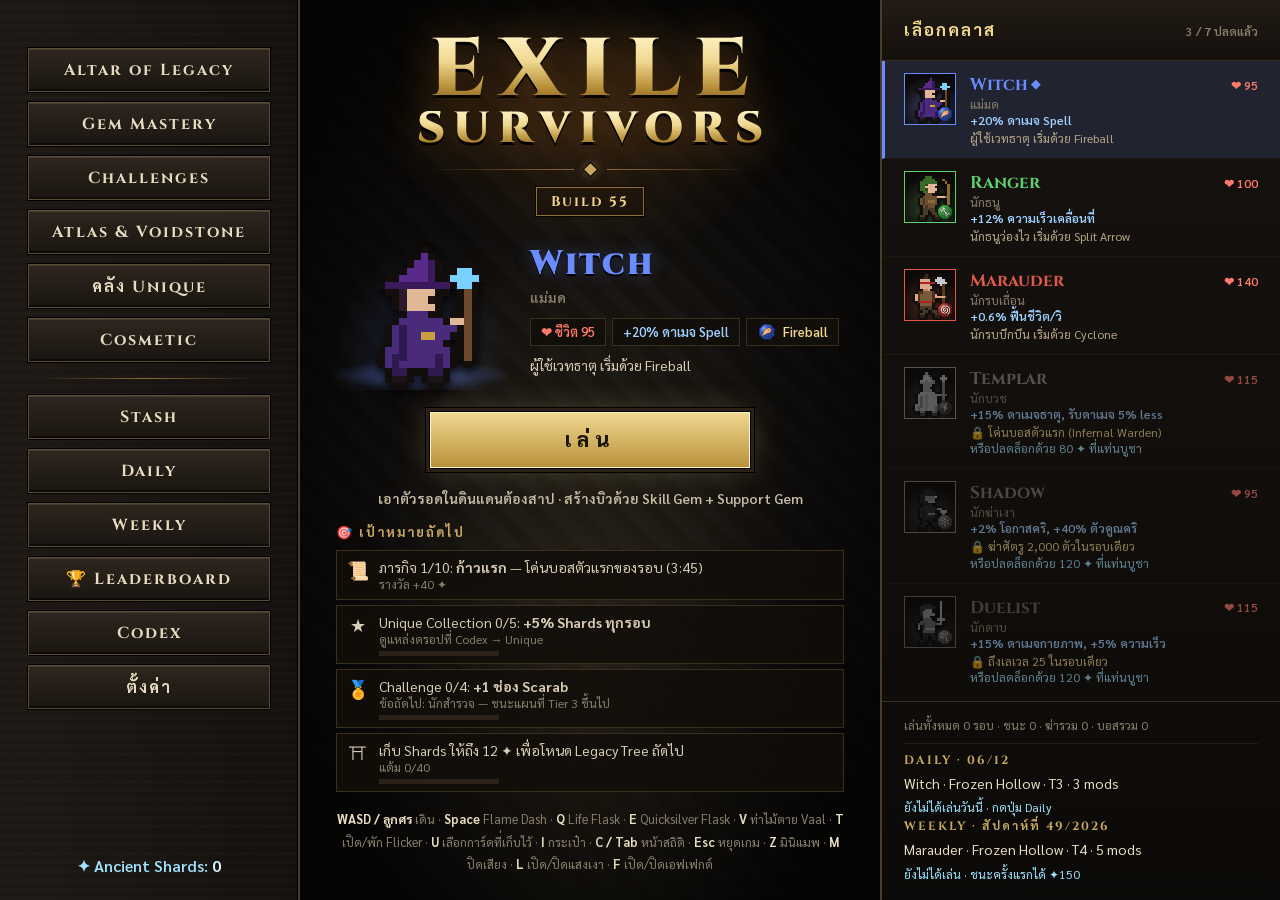
==== commit d9d535cd: "feat: map tiers 11-15, deep mods and eight new deep monsters (build 55) - Map tiers now go to 15: th" ====
--- a/index.html
+++ b/index.html
@@ -6,7 +6,7 @@
 <title>Exile Survivors</title>
 <link rel="preconnect" href="https://fonts.googleapis.com">
 <link href="https://fonts.googleapis.com/css2?family=Cinzel:wght@500;600;700;900&family=Sarabun:wght@400;600;700&family=JetBrains+Mono:wght@400&display=swap" rel="stylesheet">
-<link rel="stylesheet" href="css/style.css?v=54">
+<link rel="stylesheet" href="css/style.css?v=55">
 </head>
 <body>
 <canvas id="game"></canvas>
@@ -306,54 +306,54 @@
 <div id="tip" class="tip hidden"></div>
 <div id="tooltip" class="tooltip hidden"></div>
 
-<script src="js/util.js?v=54"></script>
-<script src="js/stats-config.js?v=54"></script>
-<script src="js/data/skills.js?v=54"></script>
-<script src="js/data/supports.js?v=54"></script>
-<script src="js/data/passives.js?v=54"></script>
-<script src="js/data/runtree.js?v=54"></script>
-<script src="js/data/monsters.js?v=54"></script>
-<script src="js/data/classes.js?v=54"></script>
-<script src="js/data/ascendancy.js?v=54"></script>
-<script src="js/data/evolutions.js?v=54"></script>
-<script src="js/data/meta.js?v=54"></script>
-<script src="js/data/items.js?v=54"></script>
-<script src="js/data/maps.js?v=54"></script>
-<script src="js/data/endgame.js?v=54"></script>
-<script src="js/data/goals.js?v=54"></script>
-<script src="js/data/expansion.js?v=54"></script>
-<script src="js/data/bows.js?v=54"></script>
-<script src="js/data/specialists.js?v=54"></script>
-<script src="js/data/buildcraft.js?v=54"></script>
-<script src="js/data/sprite_art.js?v=54"></script>
-<script src="js/stats.js?v=54"></script>
-<script src="js/fx.js?v=54"></script>
-<script src="js/combat.js?v=54"></script>
-<script src="js/skills.js?v=54"></script>
-<script src="js/enemies.js?v=54"></script>
-<script src="js/player.js?v=54"></script>
-<script src="js/settings.js?v=54"></script>
-<script src="js/meta.js?v=54"></script>
-<script src="js/items.js?v=54"></script>
-<script src="js/breach.js?v=54"></script>
-<script src="js/lighting.js?v=54"></script>
-<script src="js/world.js?v=54"></script>
-<script src="js/icons.js?v=54"></script>
-<script src="js/sprites.js?v=54"></script>
-<script src="js/render.js?v=54"></script>
-<script src="js/ui.js?v=54"></script>
-<script src="js/compare.js?v=54"></script>
-<script src="js/leagues.js?v=54"></script>
-<script src="js/stash.js?v=54"></script>
-<script src="js/progression.js?v=54"></script>
-<script src="js/goals.js?v=54"></script>
-<script src="js/codex.js?v=54"></script>
-<script src="js/expansion-ui.js?v=54"></script>
-<script src="js/bows.js?v=54"></script>
-<script src="js/specialists.js?v=54"></script>
-<script src="js/buildcraft.js?v=54"></script>
-<script src="js/telemetry.js?v=54"></script>
-<script src="js/leaderboard.js?v=54"></script>
-<script src="js/game.js?v=54"></script>
+<script src="js/util.js?v=55"></script>
+<script src="js/stats-config.js?v=55"></script>
+<script src="js/data/skills.js?v=55"></script>
+<script src="js/data/supports.js?v=55"></script>
+<script src="js/data/passives.js?v=55"></script>
+<script src="js/data/runtree.js?v=55"></script>
+<script src="js/data/monsters.js?v=55"></script>
+<script src="js/data/classes.js?v=55"></script>
+<script src="js/data/ascendancy.js?v=55"></script>
+<script src="js/data/evolutions.js?v=55"></script>
+<script src="js/data/meta.js?v=55"></script>
+<script src="js/data/items.js?v=55"></script>
+<script src="js/data/maps.js?v=55"></script>
+<script src="js/data/endgame.js?v=55"></script>
+<script src="js/data/goals.js?v=55"></script>
+<script src="js/data/expansion.js?v=55"></script>
+<script src="js/data/bows.js?v=55"></script>
+<script src="js/data/specialists.js?v=55"></script>
+<script src="js/data/buildcraft.js?v=55"></script>
+<script src="js/data/sprite_art.js?v=55"></script>
+<script src="js/stats.js?v=55"></script>
+<script src="js/fx.js?v=55"></script>
+<script src="js/combat.js?v=55"></script>
+<script src="js/skills.js?v=55"></script>
+<script src="js/enemies.js?v=55"></script>
+<script src="js/player.js?v=55"></script>
+<script src="js/settings.js?v=55"></script>
+<script src="js/meta.js?v=55"></script>
+<script src="js/items.js?v=55"></script>
+<script src="js/breach.js?v=55"></script>
+<script src="js/lighting.js?v=55"></script>
+<script src="js/world.js?v=55"></script>
+<script src="js/icons.js?v=55"></script>
+<script src="js/sprites.js?v=55"></script>
+<script src="js/render.js?v=55"></script>
+<script src="js/ui.js?v=55"></script>
+<script src="js/compare.js?v=55"></script>
+<script src="js/leagues.js?v=55"></script>
+<script src="js/stash.js?v=55"></script>
+<script src="js/progression.js?v=55"></script>
+<script src="js/goals.js?v=55"></script>
+<script src="js/codex.js?v=55"></script>
+<script src="js/expansion-ui.js?v=55"></script>
+<script src="js/bows.js?v=55"></script>
+<script src="js/specialists.js?v=55"></script>
+<script src="js/buildcraft.js?v=55"></script>
+<script src="js/telemetry.js?v=55"></script>
+<script src="js/leaderboard.js?v=55"></script>
+<script src="js/game.js?v=55"></script>
 </body>
 </html>
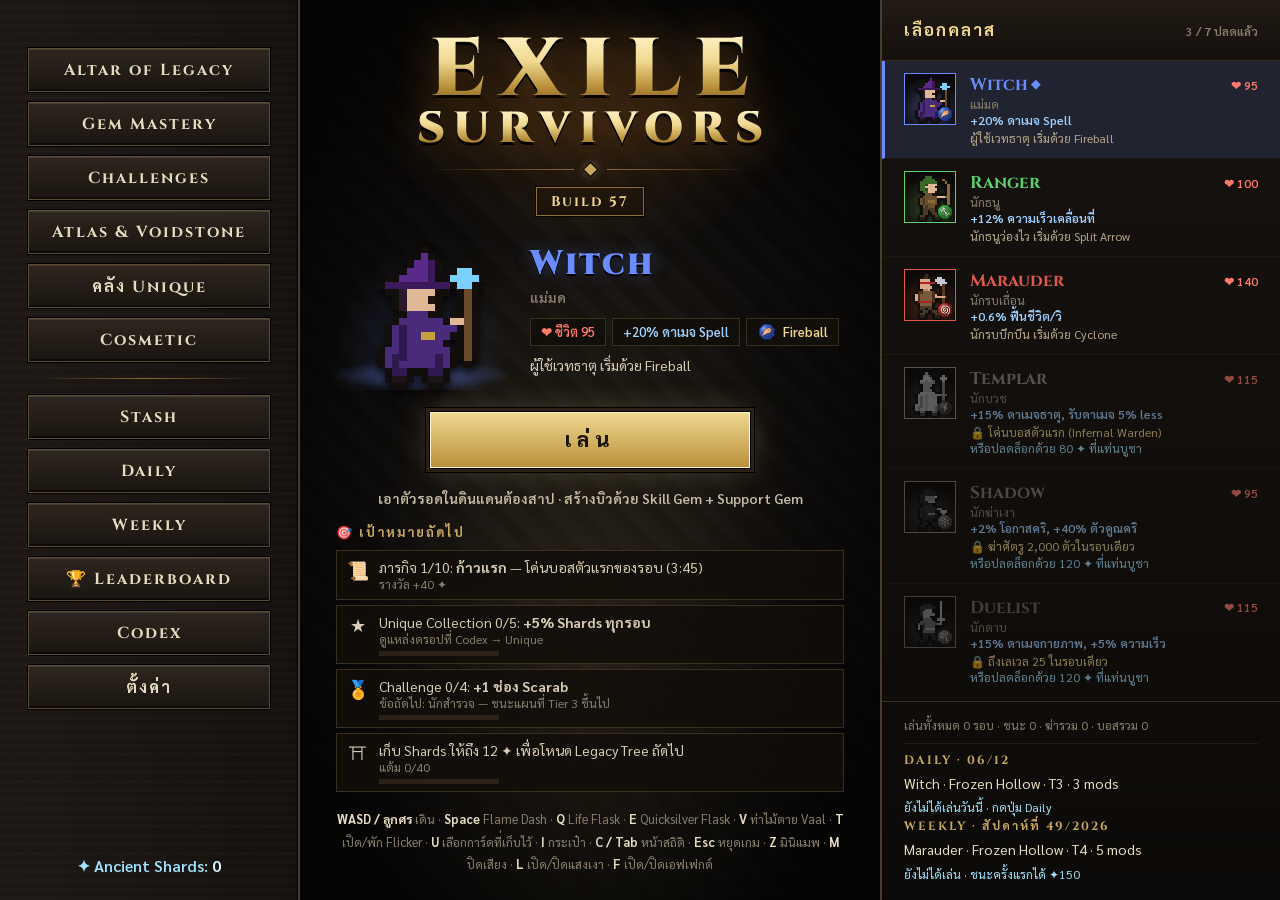
==== commit 5e19b461: "feat: expand reactive skills and unique-driven builds (build 57)" ====
--- a/index.html
+++ b/index.html
@@ -6,7 +6,7 @@
 <title>Exile Survivors</title>
 <link rel="preconnect" href="https://fonts.googleapis.com">
 <link href="https://fonts.googleapis.com/css2?family=Cinzel:wght@500;600;700;900&family=Sarabun:wght@400;600;700&family=JetBrains+Mono:wght@400&display=swap" rel="stylesheet">
-<link rel="stylesheet" href="css/style.css?v=55">
+<link rel="stylesheet" href="css/style.css?v=57">
 </head>
 <body>
 <canvas id="game"></canvas>
@@ -306,54 +306,58 @@
 <div id="tip" class="tip hidden"></div>
 <div id="tooltip" class="tooltip hidden"></div>
 
-<script src="js/util.js?v=55"></script>
-<script src="js/stats-config.js?v=55"></script>
-<script src="js/data/skills.js?v=55"></script>
-<script src="js/data/supports.js?v=55"></script>
-<script src="js/data/passives.js?v=55"></script>
-<script src="js/data/runtree.js?v=55"></script>
-<script src="js/data/monsters.js?v=55"></script>
-<script src="js/data/classes.js?v=55"></script>
-<script src="js/data/ascendancy.js?v=55"></script>
-<script src="js/data/evolutions.js?v=55"></script>
-<script src="js/data/meta.js?v=55"></script>
-<script src="js/data/items.js?v=55"></script>
-<script src="js/data/maps.js?v=55"></script>
-<script src="js/data/endgame.js?v=55"></script>
-<script src="js/data/goals.js?v=55"></script>
-<script src="js/data/expansion.js?v=55"></script>
-<script src="js/data/bows.js?v=55"></script>
-<script src="js/data/specialists.js?v=55"></script>
-<script src="js/data/buildcraft.js?v=55"></script>
-<script src="js/data/sprite_art.js?v=55"></script>
-<script src="js/stats.js?v=55"></script>
-<script src="js/fx.js?v=55"></script>
-<script src="js/combat.js?v=55"></script>
-<script src="js/skills.js?v=55"></script>
-<script src="js/enemies.js?v=55"></script>
-<script src="js/player.js?v=55"></script>
-<script src="js/settings.js?v=55"></script>
-<script src="js/meta.js?v=55"></script>
-<script src="js/items.js?v=55"></script>
-<script src="js/breach.js?v=55"></script>
-<script src="js/lighting.js?v=55"></script>
-<script src="js/world.js?v=55"></script>
-<script src="js/icons.js?v=55"></script>
-<script src="js/sprites.js?v=55"></script>
-<script src="js/render.js?v=55"></script>
-<script src="js/ui.js?v=55"></script>
-<script src="js/compare.js?v=55"></script>
-<script src="js/leagues.js?v=55"></script>
-<script src="js/stash.js?v=55"></script>
-<script src="js/progression.js?v=55"></script>
-<script src="js/goals.js?v=55"></script>
-<script src="js/codex.js?v=55"></script>
-<script src="js/expansion-ui.js?v=55"></script>
-<script src="js/bows.js?v=55"></script>
-<script src="js/specialists.js?v=55"></script>
-<script src="js/buildcraft.js?v=55"></script>
-<script src="js/telemetry.js?v=55"></script>
-<script src="js/leaderboard.js?v=55"></script>
-<script src="js/game.js?v=55"></script>
+<script src="js/util.js?v=57"></script>
+<script src="js/stats-config.js?v=57"></script>
+<script src="js/data/skills.js?v=57"></script>
+<script src="js/data/supports.js?v=57"></script>
+<script src="js/data/passives.js?v=57"></script>
+<script src="js/data/runtree.js?v=57"></script>
+<script src="js/data/monsters.js?v=57"></script>
+<script src="js/data/classes.js?v=57"></script>
+<script src="js/data/ascendancy.js?v=57"></script>
+<script src="js/data/evolutions.js?v=57"></script>
+<script src="js/data/meta.js?v=57"></script>
+<script src="js/data/items.js?v=57"></script>
+<script src="js/data/maps.js?v=57"></script>
+<script src="js/data/endgame.js?v=57"></script>
+<script src="js/data/goals.js?v=57"></script>
+<script src="js/data/expansion.js?v=57"></script>
+<script src="js/data/bows.js?v=57"></script>
+<script src="js/data/specialists.js?v=57"></script>
+<script src="js/data/buildcraft.js?v=57"></script>
+<script src="js/data/archetypes.js?v=57"></script>
+<script src="js/data/reactions.js?v=57"></script>
+<script src="js/data/sprite_art.js?v=57"></script>
+<script src="js/stats.js?v=57"></script>
+<script src="js/fx.js?v=57"></script>
+<script src="js/combat.js?v=57"></script>
+<script src="js/skills.js?v=57"></script>
+<script src="js/enemies.js?v=57"></script>
+<script src="js/player.js?v=57"></script>
+<script src="js/settings.js?v=57"></script>
+<script src="js/meta.js?v=57"></script>
+<script src="js/items.js?v=57"></script>
+<script src="js/breach.js?v=57"></script>
+<script src="js/lighting.js?v=57"></script>
+<script src="js/world.js?v=57"></script>
+<script src="js/icons.js?v=57"></script>
+<script src="js/sprites.js?v=57"></script>
+<script src="js/render.js?v=57"></script>
+<script src="js/ui.js?v=57"></script>
+<script src="js/compare.js?v=57"></script>
+<script src="js/leagues.js?v=57"></script>
+<script src="js/stash.js?v=57"></script>
+<script src="js/progression.js?v=57"></script>
+<script src="js/goals.js?v=57"></script>
+<script src="js/codex.js?v=57"></script>
+<script src="js/expansion-ui.js?v=57"></script>
+<script src="js/bows.js?v=57"></script>
+<script src="js/specialists.js?v=57"></script>
+<script src="js/buildcraft.js?v=57"></script>
+<script src="js/reactions.js?v=57"></script>
+<script src="js/archetypes.js?v=57"></script>
+<script src="js/telemetry.js?v=57"></script>
+<script src="js/leaderboard.js?v=57"></script>
+<script src="js/game.js?v=57"></script>
 </body>
 </html>
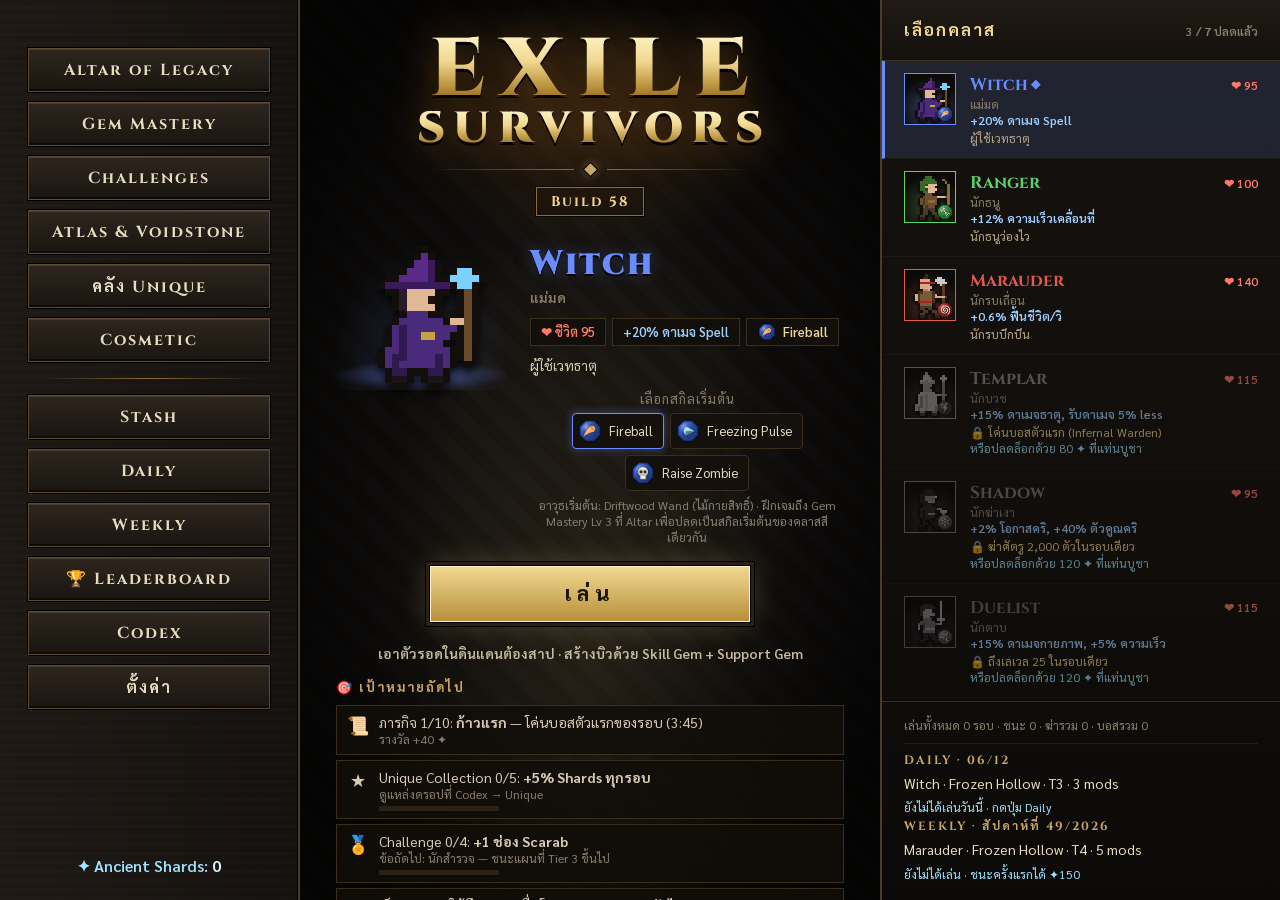
==== commit 26e29fa6: "feat: pick a starting skill per class (build 58) - Each class picks 1 of 3 themed starting gems in t" ====
--- a/index.html
+++ b/index.html
@@ -6,7 +6,7 @@
 <title>Exile Survivors</title>
 <link rel="preconnect" href="https://fonts.googleapis.com">
 <link href="https://fonts.googleapis.com/css2?family=Cinzel:wght@500;600;700;900&family=Sarabun:wght@400;600;700&family=JetBrains+Mono:wght@400&display=swap" rel="stylesheet">
-<link rel="stylesheet" href="css/style.css?v=57">
+<link rel="stylesheet" href="css/style.css?v=58">
 </head>
 <body>
 <canvas id="game"></canvas>
@@ -306,58 +306,58 @@
 <div id="tip" class="tip hidden"></div>
 <div id="tooltip" class="tooltip hidden"></div>
 
-<script src="js/util.js?v=57"></script>
-<script src="js/stats-config.js?v=57"></script>
-<script src="js/data/skills.js?v=57"></script>
-<script src="js/data/supports.js?v=57"></script>
-<script src="js/data/passives.js?v=57"></script>
-<script src="js/data/runtree.js?v=57"></script>
-<script src="js/data/monsters.js?v=57"></script>
-<script src="js/data/classes.js?v=57"></script>
-<script src="js/data/ascendancy.js?v=57"></script>
-<script src="js/data/evolutions.js?v=57"></script>
-<script src="js/data/meta.js?v=57"></script>
-<script src="js/data/items.js?v=57"></script>
-<script src="js/data/maps.js?v=57"></script>
-<script src="js/data/endgame.js?v=57"></script>
-<script src="js/data/goals.js?v=57"></script>
-<script src="js/data/expansion.js?v=57"></script>
-<script src="js/data/bows.js?v=57"></script>
-<script src="js/data/specialists.js?v=57"></script>
-<script src="js/data/buildcraft.js?v=57"></script>
-<script src="js/data/archetypes.js?v=57"></script>
-<script src="js/data/reactions.js?v=57"></script>
-<script src="js/data/sprite_art.js?v=57"></script>
-<script src="js/stats.js?v=57"></script>
-<script src="js/fx.js?v=57"></script>
-<script src="js/combat.js?v=57"></script>
-<script src="js/skills.js?v=57"></script>
-<script src="js/enemies.js?v=57"></script>
-<script src="js/player.js?v=57"></script>
-<script src="js/settings.js?v=57"></script>
-<script src="js/meta.js?v=57"></script>
-<script src="js/items.js?v=57"></script>
-<script src="js/breach.js?v=57"></script>
-<script src="js/lighting.js?v=57"></script>
-<script src="js/world.js?v=57"></script>
-<script src="js/icons.js?v=57"></script>
-<script src="js/sprites.js?v=57"></script>
-<script src="js/render.js?v=57"></script>
-<script src="js/ui.js?v=57"></script>
-<script src="js/compare.js?v=57"></script>
-<script src="js/leagues.js?v=57"></script>
-<script src="js/stash.js?v=57"></script>
-<script src="js/progression.js?v=57"></script>
-<script src="js/goals.js?v=57"></script>
-<script src="js/codex.js?v=57"></script>
-<script src="js/expansion-ui.js?v=57"></script>
-<script src="js/bows.js?v=57"></script>
-<script src="js/specialists.js?v=57"></script>
-<script src="js/buildcraft.js?v=57"></script>
-<script src="js/reactions.js?v=57"></script>
-<script src="js/archetypes.js?v=57"></script>
-<script src="js/telemetry.js?v=57"></script>
-<script src="js/leaderboard.js?v=57"></script>
-<script src="js/game.js?v=57"></script>
+<script src="js/util.js?v=58"></script>
+<script src="js/stats-config.js?v=58"></script>
+<script src="js/data/skills.js?v=58"></script>
+<script src="js/data/supports.js?v=58"></script>
+<script src="js/data/passives.js?v=58"></script>
+<script src="js/data/runtree.js?v=58"></script>
+<script src="js/data/monsters.js?v=58"></script>
+<script src="js/data/classes.js?v=58"></script>
+<script src="js/data/ascendancy.js?v=58"></script>
+<script src="js/data/evolutions.js?v=58"></script>
+<script src="js/data/meta.js?v=58"></script>
+<script src="js/data/items.js?v=58"></script>
+<script src="js/data/maps.js?v=58"></script>
+<script src="js/data/endgame.js?v=58"></script>
+<script src="js/data/goals.js?v=58"></script>
+<script src="js/data/expansion.js?v=58"></script>
+<script src="js/data/bows.js?v=58"></script>
+<script src="js/data/specialists.js?v=58"></script>
+<script src="js/data/buildcraft.js?v=58"></script>
+<script src="js/data/archetypes.js?v=58"></script>
+<script src="js/data/reactions.js?v=58"></script>
+<script src="js/data/sprite_art.js?v=58"></script>
+<script src="js/stats.js?v=58"></script>
+<script src="js/fx.js?v=58"></script>
+<script src="js/combat.js?v=58"></script>
+<script src="js/skills.js?v=58"></script>
+<script src="js/enemies.js?v=58"></script>
+<script src="js/player.js?v=58"></script>
+<script src="js/settings.js?v=58"></script>
+<script src="js/meta.js?v=58"></script>
+<script src="js/items.js?v=58"></script>
+<script src="js/breach.js?v=58"></script>
+<script src="js/lighting.js?v=58"></script>
+<script src="js/world.js?v=58"></script>
+<script src="js/icons.js?v=58"></script>
+<script src="js/sprites.js?v=58"></script>
+<script src="js/render.js?v=58"></script>
+<script src="js/ui.js?v=58"></script>
+<script src="js/compare.js?v=58"></script>
+<script src="js/leagues.js?v=58"></script>
+<script src="js/stash.js?v=58"></script>
+<script src="js/progression.js?v=58"></script>
+<script src="js/goals.js?v=58"></script>
+<script src="js/codex.js?v=58"></script>
+<script src="js/expansion-ui.js?v=58"></script>
+<script src="js/bows.js?v=58"></script>
+<script src="js/specialists.js?v=58"></script>
+<script src="js/buildcraft.js?v=58"></script>
+<script src="js/reactions.js?v=58"></script>
+<script src="js/archetypes.js?v=58"></script>
+<script src="js/telemetry.js?v=58"></script>
+<script src="js/leaderboard.js?v=58"></script>
+<script src="js/game.js?v=58"></script>
 </body>
 </html>
--- a/css/style.css
+++ b/css/style.css
@@ -979,3 +979,14 @@
 .lb-sep { text-align: center; font-size: 11px; padding: 2px 0; }
 .lb-note { padding: 16px; text-align: center; }
 @media (max-width: 699px) { .lb-row { flex-wrap: wrap; } .lb-main { flex-basis: calc(100% - 110px); } }
+
+/* ---- starting gem picker (class preview) ---- */
+.cp-start { margin-top: 12px; text-align: center; }
+.cp-start-h { color: var(--muted); font-size: 13px; letter-spacing: 1px; margin-bottom: 6px; }
+.cp-start-opts { display: flex; flex-wrap: wrap; justify-content: center; gap: 6px; }
+.cp-start-opt { display: inline-flex; align-items: center; gap: 6px; padding: 4px 10px 4px 4px; background: #14100b; border: 1px solid #3a2e1e; border-radius: 4px; color: #e8dcc0; font: inherit; font-size: 13px; cursor: pointer; }
+.cp-start-opt img { width: 26px; height: 26px; }
+.cp-start-opt:hover { border-color: #8a6a3a; }
+.cp-start-opt.on { border-color: var(--cc, #e8c870); box-shadow: 0 0 10px color-mix(in srgb, var(--cc, #e8c870) 40%, transparent); }
+.cp-start-opt.mastered span::after { content: ' ◆'; color: #8ab4ff; font-size: 10px; }
+.cp-start-note { color: var(--muted); font-size: 12px; margin-top: 6px; }
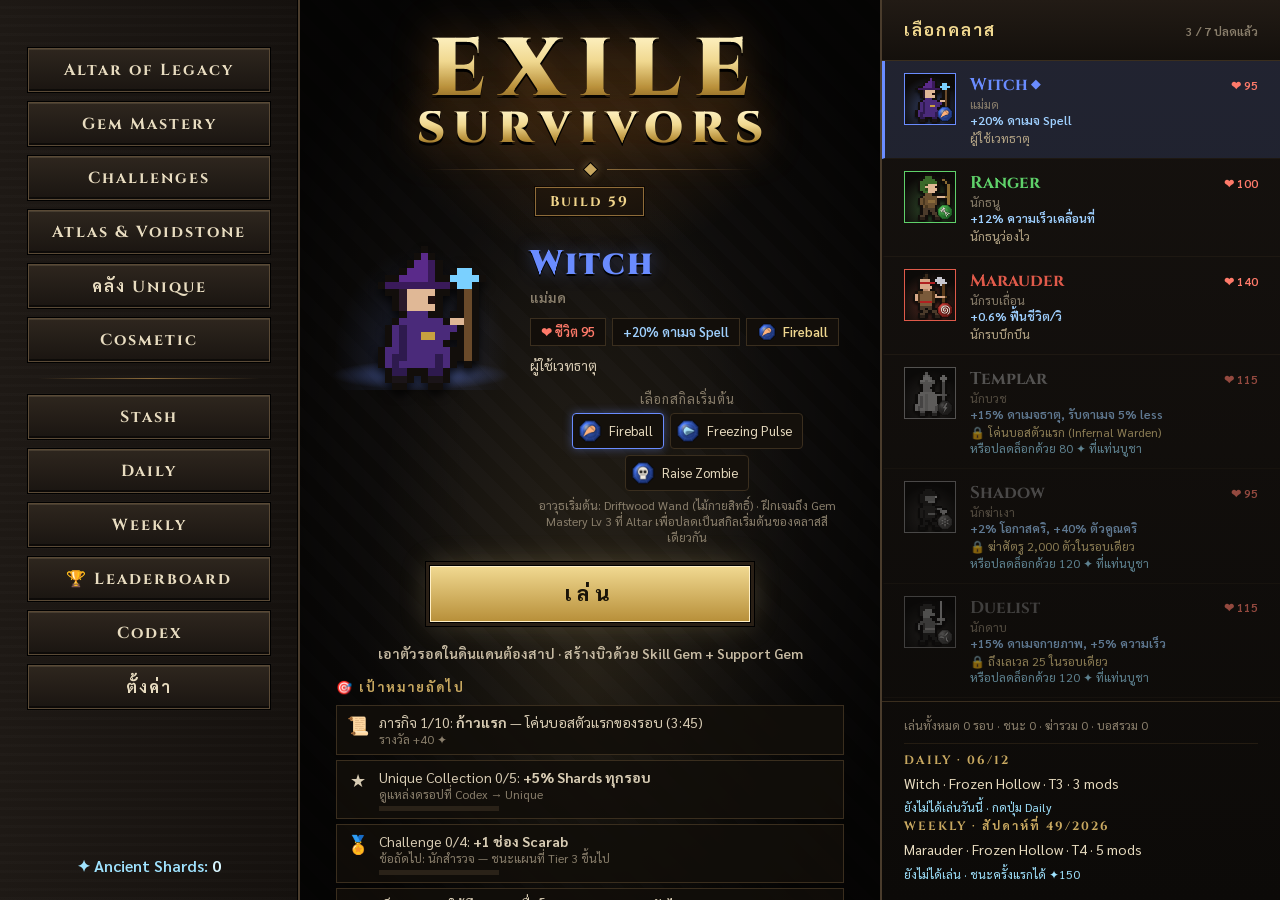
==== commit 0f5cbdf7: "feat: tame mines, ignore sealed Essence, per-tier map leaderboard (build 59) - Proximity mines (Mine" ====
--- a/index.html
+++ b/index.html
@@ -6,7 +6,7 @@
 <title>Exile Survivors</title>
 <link rel="preconnect" href="https://fonts.googleapis.com">
 <link href="https://fonts.googleapis.com/css2?family=Cinzel:wght@500;600;700;900&family=Sarabun:wght@400;600;700&family=JetBrains+Mono:wght@400&display=swap" rel="stylesheet">
-<link rel="stylesheet" href="css/style.css?v=58">
+<link rel="stylesheet" href="css/style.css?v=59">
 </head>
 <body>
 <canvas id="game"></canvas>
@@ -306,58 +306,58 @@
 <div id="tip" class="tip hidden"></div>
 <div id="tooltip" class="tooltip hidden"></div>
 
-<script src="js/util.js?v=58"></script>
-<script src="js/stats-config.js?v=58"></script>
-<script src="js/data/skills.js?v=58"></script>
-<script src="js/data/supports.js?v=58"></script>
-<script src="js/data/passives.js?v=58"></script>
-<script src="js/data/runtree.js?v=58"></script>
-<script src="js/data/monsters.js?v=58"></script>
-<script src="js/data/classes.js?v=58"></script>
-<script src="js/data/ascendancy.js?v=58"></script>
-<script src="js/data/evolutions.js?v=58"></script>
-<script src="js/data/meta.js?v=58"></script>
-<script src="js/data/items.js?v=58"></script>
-<script src="js/data/maps.js?v=58"></script>
-<script src="js/data/endgame.js?v=58"></script>
-<script src="js/data/goals.js?v=58"></script>
-<script src="js/data/expansion.js?v=58"></script>
-<script src="js/data/bows.js?v=58"></script>
-<script src="js/data/specialists.js?v=58"></script>
-<script src="js/data/buildcraft.js?v=58"></script>
-<script src="js/data/archetypes.js?v=58"></script>
-<script src="js/data/reactions.js?v=58"></script>
-<script src="js/data/sprite_art.js?v=58"></script>
-<script src="js/stats.js?v=58"></script>
-<script src="js/fx.js?v=58"></script>
-<script src="js/combat.js?v=58"></script>
-<script src="js/skills.js?v=58"></script>
-<script src="js/enemies.js?v=58"></script>
-<script src="js/player.js?v=58"></script>
-<script src="js/settings.js?v=58"></script>
-<script src="js/meta.js?v=58"></script>
-<script src="js/items.js?v=58"></script>
-<script src="js/breach.js?v=58"></script>
-<script src="js/lighting.js?v=58"></script>
-<script src="js/world.js?v=58"></script>
-<script src="js/icons.js?v=58"></script>
-<script src="js/sprites.js?v=58"></script>
-<script src="js/render.js?v=58"></script>
-<script src="js/ui.js?v=58"></script>
-<script src="js/compare.js?v=58"></script>
-<script src="js/leagues.js?v=58"></script>
-<script src="js/stash.js?v=58"></script>
-<script src="js/progression.js?v=58"></script>
-<script src="js/goals.js?v=58"></script>
-<script src="js/codex.js?v=58"></script>
-<script src="js/expansion-ui.js?v=58"></script>
-<script src="js/bows.js?v=58"></script>
-<script src="js/specialists.js?v=58"></script>
-<script src="js/buildcraft.js?v=58"></script>
-<script src="js/reactions.js?v=58"></script>
-<script src="js/archetypes.js?v=58"></script>
-<script src="js/telemetry.js?v=58"></script>
-<script src="js/leaderboard.js?v=58"></script>
-<script src="js/game.js?v=58"></script>
+<script src="js/util.js?v=59"></script>
+<script src="js/stats-config.js?v=59"></script>
+<script src="js/data/skills.js?v=59"></script>
+<script src="js/data/supports.js?v=59"></script>
+<script src="js/data/passives.js?v=59"></script>
+<script src="js/data/runtree.js?v=59"></script>
+<script src="js/data/monsters.js?v=59"></script>
+<script src="js/data/classes.js?v=59"></script>
+<script src="js/data/ascendancy.js?v=59"></script>
+<script src="js/data/evolutions.js?v=59"></script>
+<script src="js/data/meta.js?v=59"></script>
+<script src="js/data/items.js?v=59"></script>
+<script src="js/data/maps.js?v=59"></script>
+<script src="js/data/endgame.js?v=59"></script>
+<script src="js/data/goals.js?v=59"></script>
+<script src="js/data/expansion.js?v=59"></script>
+<script src="js/data/bows.js?v=59"></script>
+<script src="js/data/specialists.js?v=59"></script>
+<script src="js/data/buildcraft.js?v=59"></script>
+<script src="js/data/archetypes.js?v=59"></script>
+<script src="js/data/reactions.js?v=59"></script>
+<script src="js/data/sprite_art.js?v=59"></script>
+<script src="js/stats.js?v=59"></script>
+<script src="js/fx.js?v=59"></script>
+<script src="js/combat.js?v=59"></script>
+<script src="js/skills.js?v=59"></script>
+<script src="js/enemies.js?v=59"></script>
+<script src="js/player.js?v=59"></script>
+<script src="js/settings.js?v=59"></script>
+<script src="js/meta.js?v=59"></script>
+<script src="js/items.js?v=59"></script>
+<script src="js/breach.js?v=59"></script>
+<script src="js/lighting.js?v=59"></script>
+<script src="js/world.js?v=59"></script>
+<script src="js/icons.js?v=59"></script>
+<script src="js/sprites.js?v=59"></script>
+<script src="js/render.js?v=59"></script>
+<script src="js/ui.js?v=59"></script>
+<script src="js/compare.js?v=59"></script>
+<script src="js/leagues.js?v=59"></script>
+<script src="js/stash.js?v=59"></script>
+<script src="js/progression.js?v=59"></script>
+<script src="js/goals.js?v=59"></script>
+<script src="js/codex.js?v=59"></script>
+<script src="js/expansion-ui.js?v=59"></script>
+<script src="js/bows.js?v=59"></script>
+<script src="js/specialists.js?v=59"></script>
+<script src="js/buildcraft.js?v=59"></script>
+<script src="js/reactions.js?v=59"></script>
+<script src="js/archetypes.js?v=59"></script>
+<script src="js/telemetry.js?v=59"></script>
+<script src="js/leaderboard.js?v=59"></script>
+<script src="js/game.js?v=59"></script>
 </body>
 </html>
--- a/css/style.css
+++ b/css/style.css
@@ -966,6 +966,8 @@
 .lb-cats { display: flex; gap: 8px; flex-wrap: wrap; justify-content: center; margin-bottom: 8px; }
 .lb-cats .btn.lb-on { border-color: var(--gold-hi); color: var(--gold-hi); box-shadow: 0 0 10px rgba(240, 216, 144, .35); }
 .lb-sub { text-align: center; margin-bottom: 10px; font-size: 13px; }
+.lb-tiers { display: flex; gap: 4px; flex-wrap: wrap; justify-content: center; margin-bottom: 6px; }
+.lb-tiers .btn.lb-on { border-color: var(--gold-hi); color: var(--gold-hi); }
 .lb-body { max-height: min(58vh, 560px); overflow-y: auto; display: flex; flex-direction: column; gap: 4px; }
 .lb-row { display: flex; align-items: center; gap: 10px; padding: 6px 10px; background: var(--box, #17120e); border: 1px solid var(--line, #3a2e1e); }
 .lb-row.me { border-color: var(--gold); box-shadow: 0 0 10px rgba(200, 168, 96, .3); }
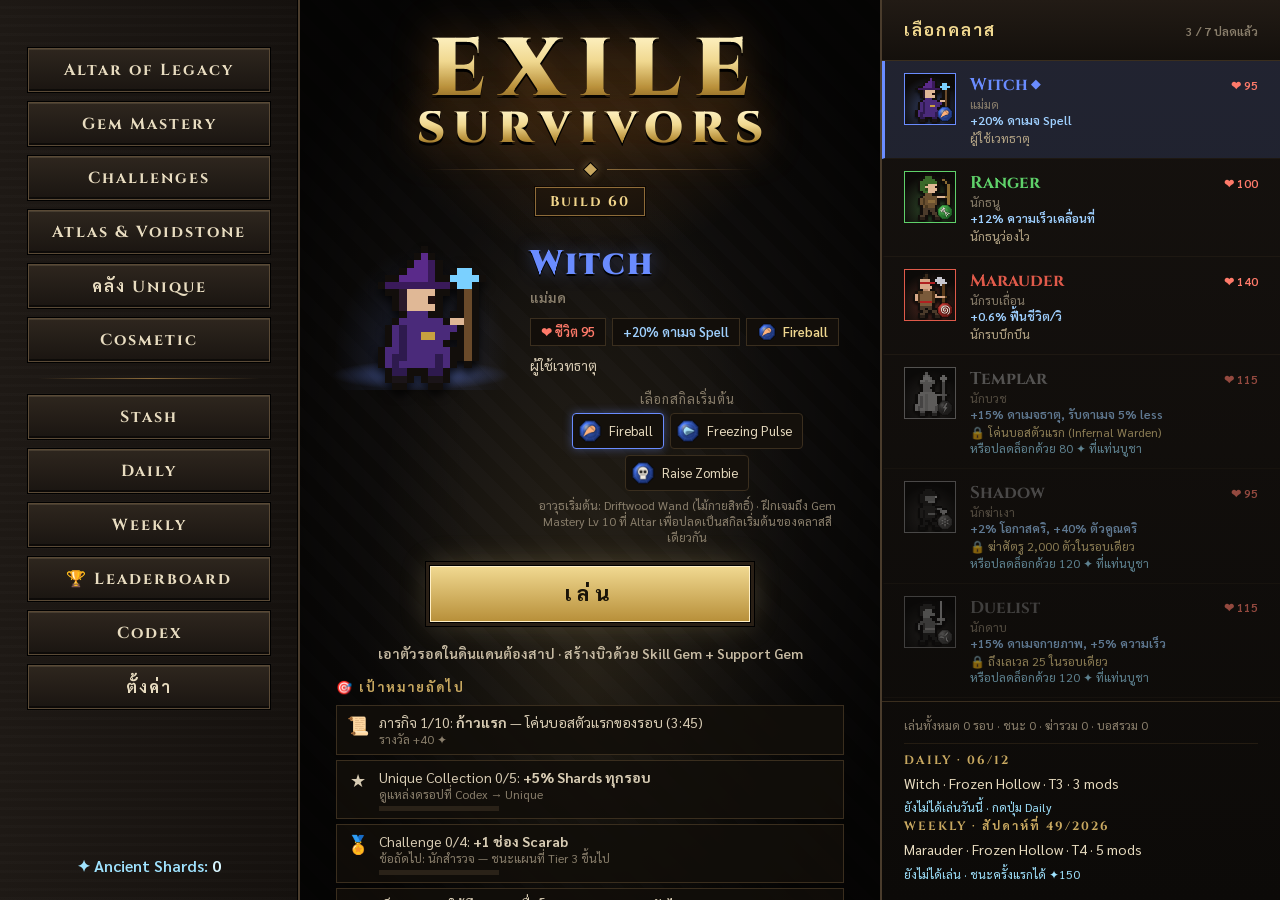
==== commit 0e87abf1: "feat: starting-skill unlock needs Gem Mastery Lv 10 (build 60) Real runs reached Lv 3 in about half " ====
--- a/index.html
+++ b/index.html
@@ -6,7 +6,7 @@
 <title>Exile Survivors</title>
 <link rel="preconnect" href="https://fonts.googleapis.com">
 <link href="https://fonts.googleapis.com/css2?family=Cinzel:wght@500;600;700;900&family=Sarabun:wght@400;600;700&family=JetBrains+Mono:wght@400&display=swap" rel="stylesheet">
-<link rel="stylesheet" href="css/style.css?v=59">
+<link rel="stylesheet" href="css/style.css?v=60">
 </head>
 <body>
 <canvas id="game"></canvas>
@@ -306,58 +306,58 @@
 <div id="tip" class="tip hidden"></div>
 <div id="tooltip" class="tooltip hidden"></div>
 
-<script src="js/util.js?v=59"></script>
-<script src="js/stats-config.js?v=59"></script>
-<script src="js/data/skills.js?v=59"></script>
-<script src="js/data/supports.js?v=59"></script>
-<script src="js/data/passives.js?v=59"></script>
-<script src="js/data/runtree.js?v=59"></script>
-<script src="js/data/monsters.js?v=59"></script>
-<script src="js/data/classes.js?v=59"></script>
-<script src="js/data/ascendancy.js?v=59"></script>
-<script src="js/data/evolutions.js?v=59"></script>
-<script src="js/data/meta.js?v=59"></script>
-<script src="js/data/items.js?v=59"></script>
-<script src="js/data/maps.js?v=59"></script>
-<script src="js/data/endgame.js?v=59"></script>
-<script src="js/data/goals.js?v=59"></script>
-<script src="js/data/expansion.js?v=59"></script>
-<script src="js/data/bows.js?v=59"></script>
-<script src="js/data/specialists.js?v=59"></script>
-<script src="js/data/buildcraft.js?v=59"></script>
-<script src="js/data/archetypes.js?v=59"></script>
-<script src="js/data/reactions.js?v=59"></script>
-<script src="js/data/sprite_art.js?v=59"></script>
-<script src="js/stats.js?v=59"></script>
-<script src="js/fx.js?v=59"></script>
-<script src="js/combat.js?v=59"></script>
-<script src="js/skills.js?v=59"></script>
-<script src="js/enemies.js?v=59"></script>
-<script src="js/player.js?v=59"></script>
-<script src="js/settings.js?v=59"></script>
-<script src="js/meta.js?v=59"></script>
-<script src="js/items.js?v=59"></script>
-<script src="js/breach.js?v=59"></script>
-<script src="js/lighting.js?v=59"></script>
-<script src="js/world.js?v=59"></script>
-<script src="js/icons.js?v=59"></script>
-<script src="js/sprites.js?v=59"></script>
-<script src="js/render.js?v=59"></script>
-<script src="js/ui.js?v=59"></script>
-<script src="js/compare.js?v=59"></script>
-<script src="js/leagues.js?v=59"></script>
-<script src="js/stash.js?v=59"></script>
-<script src="js/progression.js?v=59"></script>
-<script src="js/goals.js?v=59"></script>
-<script src="js/codex.js?v=59"></script>
-<script src="js/expansion-ui.js?v=59"></script>
-<script src="js/bows.js?v=59"></script>
-<script src="js/specialists.js?v=59"></script>
-<script src="js/buildcraft.js?v=59"></script>
-<script src="js/reactions.js?v=59"></script>
-<script src="js/archetypes.js?v=59"></script>
-<script src="js/telemetry.js?v=59"></script>
-<script src="js/leaderboard.js?v=59"></script>
-<script src="js/game.js?v=59"></script>
+<script src="js/util.js?v=60"></script>
+<script src="js/stats-config.js?v=60"></script>
+<script src="js/data/skills.js?v=60"></script>
+<script src="js/data/supports.js?v=60"></script>
+<script src="js/data/passives.js?v=60"></script>
+<script src="js/data/runtree.js?v=60"></script>
+<script src="js/data/monsters.js?v=60"></script>
+<script src="js/data/classes.js?v=60"></script>
+<script src="js/data/ascendancy.js?v=60"></script>
+<script src="js/data/evolutions.js?v=60"></script>
+<script src="js/data/meta.js?v=60"></script>
+<script src="js/data/items.js?v=60"></script>
+<script src="js/data/maps.js?v=60"></script>
+<script src="js/data/endgame.js?v=60"></script>
+<script src="js/data/goals.js?v=60"></script>
+<script src="js/data/expansion.js?v=60"></script>
+<script src="js/data/bows.js?v=60"></script>
+<script src="js/data/specialists.js?v=60"></script>
+<script src="js/data/buildcraft.js?v=60"></script>
+<script src="js/data/archetypes.js?v=60"></script>
+<script src="js/data/reactions.js?v=60"></script>
+<script src="js/data/sprite_art.js?v=60"></script>
+<script src="js/stats.js?v=60"></script>
+<script src="js/fx.js?v=60"></script>
+<script src="js/combat.js?v=60"></script>
+<script src="js/skills.js?v=60"></script>
+<script src="js/enemies.js?v=60"></script>
+<script src="js/player.js?v=60"></script>
+<script src="js/settings.js?v=60"></script>
+<script src="js/meta.js?v=60"></script>
+<script src="js/items.js?v=60"></script>
+<script src="js/breach.js?v=60"></script>
+<script src="js/lighting.js?v=60"></script>
+<script src="js/world.js?v=60"></script>
+<script src="js/icons.js?v=60"></script>
+<script src="js/sprites.js?v=60"></script>
+<script src="js/render.js?v=60"></script>
+<script src="js/ui.js?v=60"></script>
+<script src="js/compare.js?v=60"></script>
+<script src="js/leagues.js?v=60"></script>
+<script src="js/stash.js?v=60"></script>
+<script src="js/progression.js?v=60"></script>
+<script src="js/goals.js?v=60"></script>
+<script src="js/codex.js?v=60"></script>
+<script src="js/expansion-ui.js?v=60"></script>
+<script src="js/bows.js?v=60"></script>
+<script src="js/specialists.js?v=60"></script>
+<script src="js/buildcraft.js?v=60"></script>
+<script src="js/reactions.js?v=60"></script>
+<script src="js/archetypes.js?v=60"></script>
+<script src="js/telemetry.js?v=60"></script>
+<script src="js/leaderboard.js?v=60"></script>
+<script src="js/game.js?v=60"></script>
 </body>
 </html>
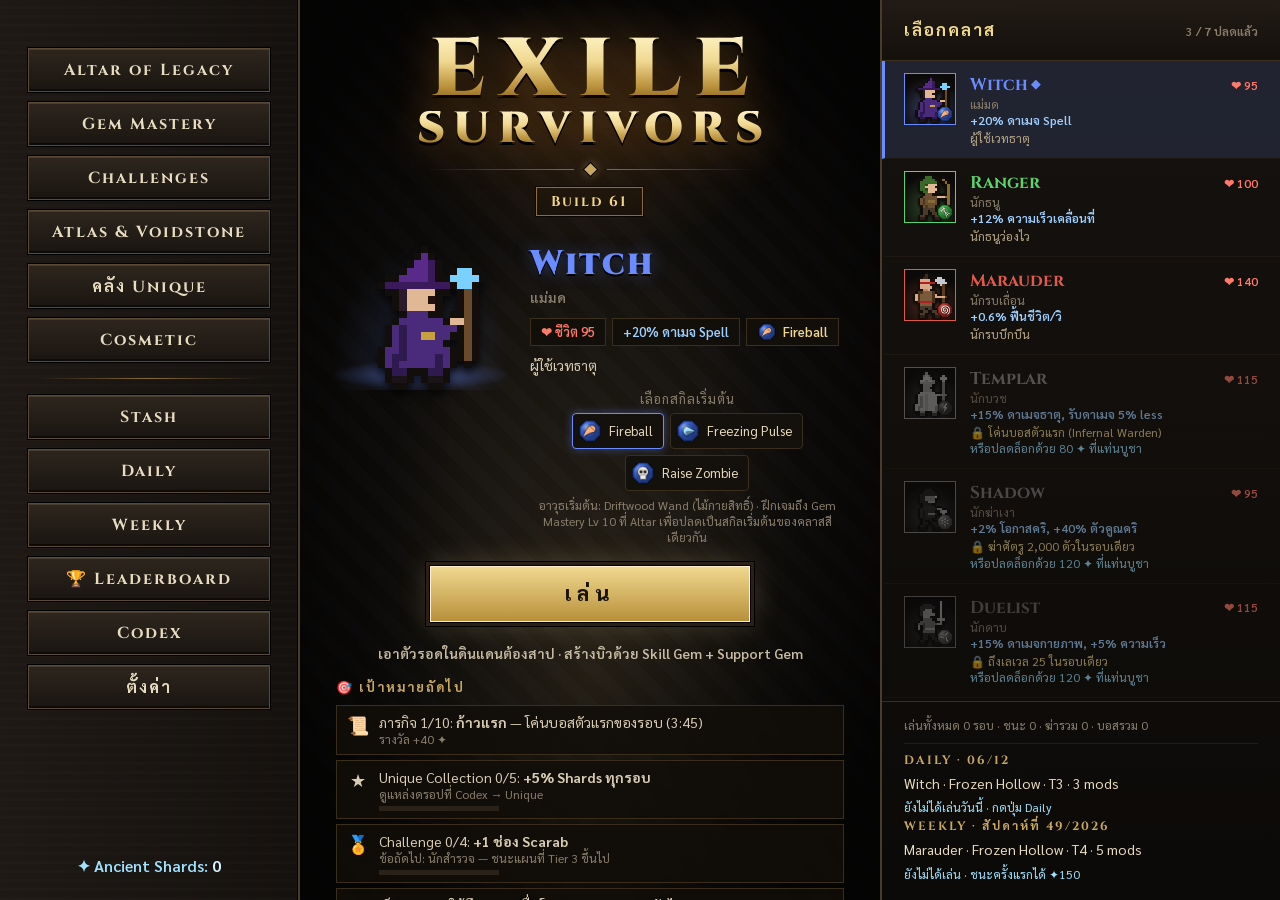
==== commit 8aa30f1c: "feat: expand Legacy Tree to 103 nodes, reprice Shard sinks (build 61) - Six outer regions join each " ====
--- a/index.html
+++ b/index.html
@@ -6,7 +6,7 @@
 <title>Exile Survivors</title>
 <link rel="preconnect" href="https://fonts.googleapis.com">
 <link href="https://fonts.googleapis.com/css2?family=Cinzel:wght@500;600;700;900&family=Sarabun:wght@400;600;700&family=JetBrains+Mono:wght@400&display=swap" rel="stylesheet">
-<link rel="stylesheet" href="css/style.css?v=60">
+<link rel="stylesheet" href="css/style.css?v=61">
 </head>
 <body>
 <canvas id="game"></canvas>
@@ -122,7 +122,7 @@
     </div>
     <div class="panel-sub">Legacy Tree — ใช้ Ancient Shards จัดสรรโหนดถาวร เลือกเส้นทางให้เข้ากับบิว · คืนแต้มฟรีได้ทุกเมื่อ</div>
     <div class="altar-main">
-      <div id="tree-wrap" class="tree-wrap"><svg id="tree-svg" viewBox="-640 -640 1280 1280" xmlns="http://www.w3.org/2000/svg"></svg></div>
+      <div id="tree-wrap" class="tree-wrap"><svg id="tree-svg" viewBox="-700 -660 1400 1320" xmlns="http://www.w3.org/2000/svg"></svg></div>
       <div class="tree-side">
         <div id="tree-info" class="bv-box tree-info"></div>
         <div id="tree-summary" class="bv-box tree-summary"></div>
@@ -306,58 +306,58 @@
 <div id="tip" class="tip hidden"></div>
 <div id="tooltip" class="tooltip hidden"></div>
 
-<script src="js/util.js?v=60"></script>
-<script src="js/stats-config.js?v=60"></script>
-<script src="js/data/skills.js?v=60"></script>
-<script src="js/data/supports.js?v=60"></script>
-<script src="js/data/passives.js?v=60"></script>
-<script src="js/data/runtree.js?v=60"></script>
-<script src="js/data/monsters.js?v=60"></script>
-<script src="js/data/classes.js?v=60"></script>
-<script src="js/data/ascendancy.js?v=60"></script>
-<script src="js/data/evolutions.js?v=60"></script>
-<script src="js/data/meta.js?v=60"></script>
-<script src="js/data/items.js?v=60"></script>
-<script src="js/data/maps.js?v=60"></script>
-<script src="js/data/endgame.js?v=60"></script>
-<script src="js/data/goals.js?v=60"></script>
-<script src="js/data/expansion.js?v=60"></script>
-<script src="js/data/bows.js?v=60"></script>
-<script src="js/data/specialists.js?v=60"></script>
-<script src="js/data/buildcraft.js?v=60"></script>
-<script src="js/data/archetypes.js?v=60"></script>
-<script src="js/data/reactions.js?v=60"></script>
-<script src="js/data/sprite_art.js?v=60"></script>
-<script src="js/stats.js?v=60"></script>
-<script src="js/fx.js?v=60"></script>
-<script src="js/combat.js?v=60"></script>
-<script src="js/skills.js?v=60"></script>
-<script src="js/enemies.js?v=60"></script>
-<script src="js/player.js?v=60"></script>
-<script src="js/settings.js?v=60"></script>
-<script src="js/meta.js?v=60"></script>
-<script src="js/items.js?v=60"></script>
-<script src="js/breach.js?v=60"></script>
-<script src="js/lighting.js?v=60"></script>
-<script src="js/world.js?v=60"></script>
-<script src="js/icons.js?v=60"></script>
-<script src="js/sprites.js?v=60"></script>
-<script src="js/render.js?v=60"></script>
-<script src="js/ui.js?v=60"></script>
-<script src="js/compare.js?v=60"></script>
-<script src="js/leagues.js?v=60"></script>
-<script src="js/stash.js?v=60"></script>
-<script src="js/progression.js?v=60"></script>
-<script src="js/goals.js?v=60"></script>
-<script src="js/codex.js?v=60"></script>
-<script src="js/expansion-ui.js?v=60"></script>
-<script src="js/bows.js?v=60"></script>
-<script src="js/specialists.js?v=60"></script>
-<script src="js/buildcraft.js?v=60"></script>
-<script src="js/reactions.js?v=60"></script>
-<script src="js/archetypes.js?v=60"></script>
-<script src="js/telemetry.js?v=60"></script>
-<script src="js/leaderboard.js?v=60"></script>
-<script src="js/game.js?v=60"></script>
+<script src="js/util.js?v=61"></script>
+<script src="js/stats-config.js?v=61"></script>
+<script src="js/data/skills.js?v=61"></script>
+<script src="js/data/supports.js?v=61"></script>
+<script src="js/data/passives.js?v=61"></script>
+<script src="js/data/runtree.js?v=61"></script>
+<script src="js/data/monsters.js?v=61"></script>
+<script src="js/data/classes.js?v=61"></script>
+<script src="js/data/ascendancy.js?v=61"></script>
+<script src="js/data/evolutions.js?v=61"></script>
+<script src="js/data/meta.js?v=61"></script>
+<script src="js/data/items.js?v=61"></script>
+<script src="js/data/maps.js?v=61"></script>
+<script src="js/data/endgame.js?v=61"></script>
+<script src="js/data/goals.js?v=61"></script>
+<script src="js/data/expansion.js?v=61"></script>
+<script src="js/data/bows.js?v=61"></script>
+<script src="js/data/specialists.js?v=61"></script>
+<script src="js/data/buildcraft.js?v=61"></script>
+<script src="js/data/archetypes.js?v=61"></script>
+<script src="js/data/reactions.js?v=61"></script>
+<script src="js/data/sprite_art.js?v=61"></script>
+<script src="js/stats.js?v=61"></script>
+<script src="js/fx.js?v=61"></script>
+<script src="js/combat.js?v=61"></script>
+<script src="js/skills.js?v=61"></script>
+<script src="js/enemies.js?v=61"></script>
+<script src="js/player.js?v=61"></script>
+<script src="js/settings.js?v=61"></script>
+<script src="js/meta.js?v=61"></script>
+<script src="js/items.js?v=61"></script>
+<script src="js/breach.js?v=61"></script>
+<script src="js/lighting.js?v=61"></script>
+<script src="js/world.js?v=61"></script>
+<script src="js/icons.js?v=61"></script>
+<script src="js/sprites.js?v=61"></script>
+<script src="js/render.js?v=61"></script>
+<script src="js/ui.js?v=61"></script>
+<script src="js/compare.js?v=61"></script>
+<script src="js/leagues.js?v=61"></script>
+<script src="js/stash.js?v=61"></script>
+<script src="js/progression.js?v=61"></script>
+<script src="js/goals.js?v=61"></script>
+<script src="js/codex.js?v=61"></script>
+<script src="js/expansion-ui.js?v=61"></script>
+<script src="js/bows.js?v=61"></script>
+<script src="js/specialists.js?v=61"></script>
+<script src="js/buildcraft.js?v=61"></script>
+<script src="js/reactions.js?v=61"></script>
+<script src="js/archetypes.js?v=61"></script>
+<script src="js/telemetry.js?v=61"></script>
+<script src="js/leaderboard.js?v=61"></script>
+<script src="js/game.js?v=61"></script>
 </body>
 </html>
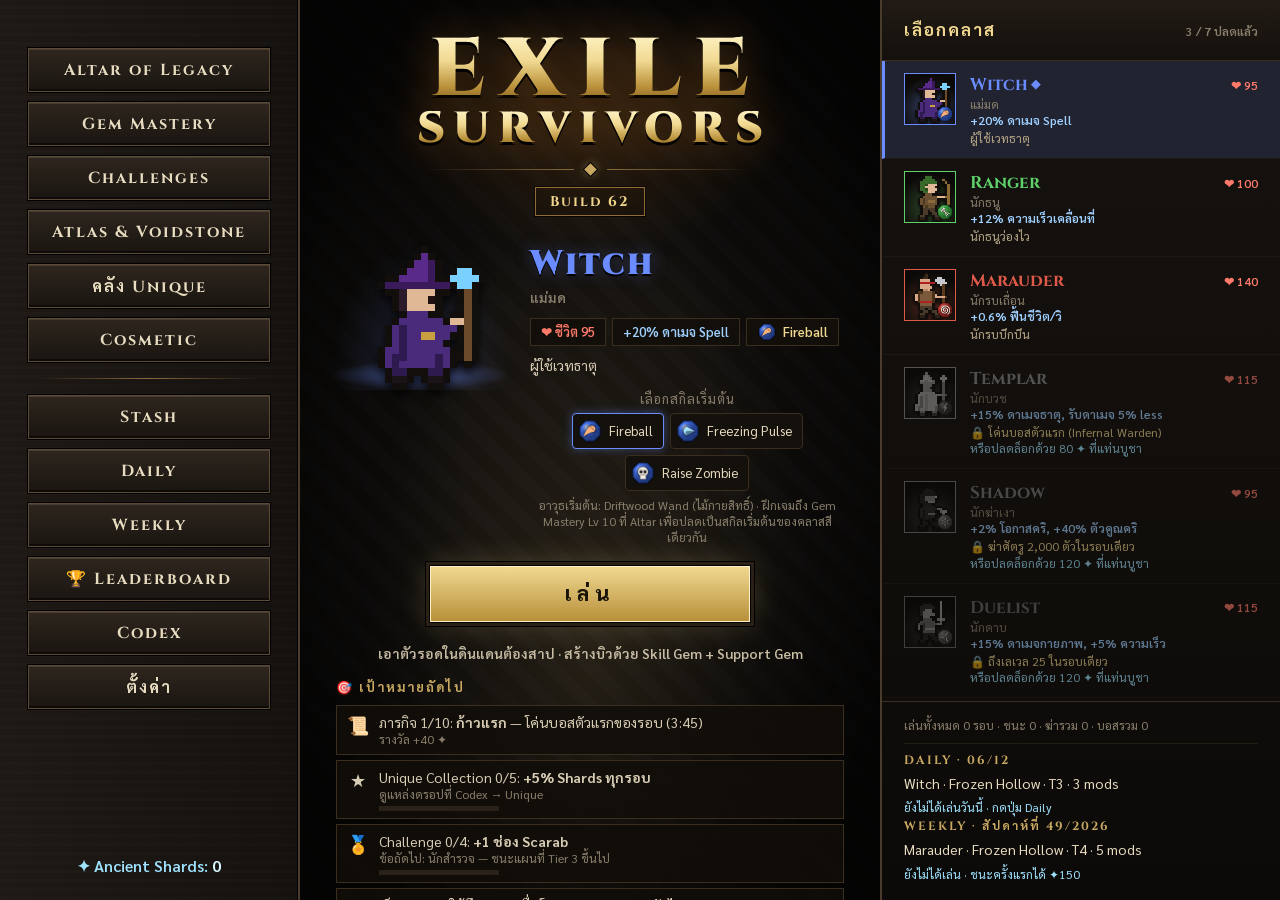
==== commit 48782703: "feat: game speed x1 / x1.5 / x2 on cleared tiers (build 62) - Pick the speed at the Map Device or pr" ====
--- a/index.html
+++ b/index.html
@@ -6,7 +6,7 @@
 <title>Exile Survivors</title>
 <link rel="preconnect" href="https://fonts.googleapis.com">
 <link href="https://fonts.googleapis.com/css2?family=Cinzel:wght@500;600;700;900&family=Sarabun:wght@400;600;700&family=JetBrains+Mono:wght@400&display=swap" rel="stylesheet">
-<link rel="stylesheet" href="css/style.css?v=61">
+<link rel="stylesheet" href="css/style.css?v=62">
 </head>
 <body>
 <canvas id="game"></canvas>
@@ -45,7 +45,7 @@
       <div id="menu-goals" class="menu-goals"></div>
       <div class="controls-help">
         <b>WASD / ลูกศร</b> เดิน · <b>Space</b> Flame Dash · <b>Q</b> Life Flask · <b>E</b> Quicksilver Flask ·
-        <b>V</b> ท่าไม้ตาย Vaal · <b>T</b> เปิด/พัก Flicker · <b>U</b> เลือกการ์ดที่เก็บไว้ · <b>I</b> กระเป๋า · <b>C / Tab</b> หน้าสถิติ · <b>Esc</b> หยุดเกม · <b>Z</b> มินิแมพ · <b>M</b> ปิดเสียง · <b>L</b> เปิด/ปิดแสงเงา · <b>F</b> เปิด/ปิดเอฟเฟกต์
+        <b>V</b> ท่าไม้ตาย Vaal · <b>G</b> ความเร็วเกม · <b>T</b> เปิด/พัก Flicker · <b>U</b> เลือกการ์ดที่เก็บไว้ · <b>I</b> กระเป๋า · <b>C / Tab</b> หน้าสถิติ · <b>Esc</b> หยุดเกม · <b>Z</b> มินิแมพ · <b>M</b> ปิดเสียง · <b>L</b> เปิด/ปิดแสงเงา · <b>F</b> เปิด/ปิดเอฟเฟกต์
       </div>
     </div>
   </main>
@@ -103,6 +103,7 @@
           <label class="set-row"><input type="checkbox" id="map-hc"> ☠ <b>Hardcore</b></label>
           <div class="muted">ตาย = เสีย Shard และ Jewel ของรอบนั้น และเก็บของเข้า Stash ไม่ได้ · ชนะ = Shard ×1.5 และเก็บของได้ +2 ชิ้น</div>
         </div>
+        <div id="map-speed" class="map-speed"></div>
         <button id="btn-map-start" class="btn btn-primary map-start">เปิดแผนที่</button>
         <div class="map-side-actions">
           <button id="btn-map-atlas" class="btn btn-dim">Atlas Tree</button>
@@ -306,58 +307,58 @@
 <div id="tip" class="tip hidden"></div>
 <div id="tooltip" class="tooltip hidden"></div>
 
-<script src="js/util.js?v=61"></script>
-<script src="js/stats-config.js?v=61"></script>
-<script src="js/data/skills.js?v=61"></script>
-<script src="js/data/supports.js?v=61"></script>
-<script src="js/data/passives.js?v=61"></script>
-<script src="js/data/runtree.js?v=61"></script>
-<script src="js/data/monsters.js?v=61"></script>
-<script src="js/data/classes.js?v=61"></script>
-<script src="js/data/ascendancy.js?v=61"></script>
-<script src="js/data/evolutions.js?v=61"></script>
-<script src="js/data/meta.js?v=61"></script>
-<script src="js/data/items.js?v=61"></script>
-<script src="js/data/maps.js?v=61"></script>
-<script src="js/data/endgame.js?v=61"></script>
-<script src="js/data/goals.js?v=61"></script>
-<script src="js/data/expansion.js?v=61"></script>
-<script src="js/data/bows.js?v=61"></script>
-<script src="js/data/specialists.js?v=61"></script>
-<script src="js/data/buildcraft.js?v=61"></script>
-<script src="js/data/archetypes.js?v=61"></script>
-<script src="js/data/reactions.js?v=61"></script>
-<script src="js/data/sprite_art.js?v=61"></script>
-<script src="js/stats.js?v=61"></script>
-<script src="js/fx.js?v=61"></script>
-<script src="js/combat.js?v=61"></script>
-<script src="js/skills.js?v=61"></script>
-<script src="js/enemies.js?v=61"></script>
-<script src="js/player.js?v=61"></script>
-<script src="js/settings.js?v=61"></script>
-<script src="js/meta.js?v=61"></script>
-<script src="js/items.js?v=61"></script>
-<script src="js/breach.js?v=61"></script>
-<script src="js/lighting.js?v=61"></script>
-<script src="js/world.js?v=61"></script>
-<script src="js/icons.js?v=61"></script>
-<script src="js/sprites.js?v=61"></script>
-<script src="js/render.js?v=61"></script>
-<script src="js/ui.js?v=61"></script>
-<script src="js/compare.js?v=61"></script>
-<script src="js/leagues.js?v=61"></script>
-<script src="js/stash.js?v=61"></script>
-<script src="js/progression.js?v=61"></script>
-<script src="js/goals.js?v=61"></script>
-<script src="js/codex.js?v=61"></script>
-<script src="js/expansion-ui.js?v=61"></script>
-<script src="js/bows.js?v=61"></script>
-<script src="js/specialists.js?v=61"></script>
-<script src="js/buildcraft.js?v=61"></script>
-<script src="js/reactions.js?v=61"></script>
-<script src="js/archetypes.js?v=61"></script>
-<script src="js/telemetry.js?v=61"></script>
-<script src="js/leaderboard.js?v=61"></script>
-<script src="js/game.js?v=61"></script>
+<script src="js/util.js?v=62"></script>
+<script src="js/stats-config.js?v=62"></script>
+<script src="js/data/skills.js?v=62"></script>
+<script src="js/data/supports.js?v=62"></script>
+<script src="js/data/passives.js?v=62"></script>
+<script src="js/data/runtree.js?v=62"></script>
+<script src="js/data/monsters.js?v=62"></script>
+<script src="js/data/classes.js?v=62"></script>
+<script src="js/data/ascendancy.js?v=62"></script>
+<script src="js/data/evolutions.js?v=62"></script>
+<script src="js/data/meta.js?v=62"></script>
+<script src="js/data/items.js?v=62"></script>
+<script src="js/data/maps.js?v=62"></script>
+<script src="js/data/endgame.js?v=62"></script>
+<script src="js/data/goals.js?v=62"></script>
+<script src="js/data/expansion.js?v=62"></script>
+<script src="js/data/bows.js?v=62"></script>
+<script src="js/data/specialists.js?v=62"></script>
+<script src="js/data/buildcraft.js?v=62"></script>
+<script src="js/data/archetypes.js?v=62"></script>
+<script src="js/data/reactions.js?v=62"></script>
+<script src="js/data/sprite_art.js?v=62"></script>
+<script src="js/stats.js?v=62"></script>
+<script src="js/fx.js?v=62"></script>
+<script src="js/combat.js?v=62"></script>
+<script src="js/skills.js?v=62"></script>
+<script src="js/enemies.js?v=62"></script>
+<script src="js/player.js?v=62"></script>
+<script src="js/settings.js?v=62"></script>
+<script src="js/meta.js?v=62"></script>
+<script src="js/items.js?v=62"></script>
+<script src="js/breach.js?v=62"></script>
+<script src="js/lighting.js?v=62"></script>
+<script src="js/world.js?v=62"></script>
+<script src="js/icons.js?v=62"></script>
+<script src="js/sprites.js?v=62"></script>
+<script src="js/render.js?v=62"></script>
+<script src="js/ui.js?v=62"></script>
+<script src="js/compare.js?v=62"></script>
+<script src="js/leagues.js?v=62"></script>
+<script src="js/stash.js?v=62"></script>
+<script src="js/progression.js?v=62"></script>
+<script src="js/goals.js?v=62"></script>
+<script src="js/codex.js?v=62"></script>
+<script src="js/expansion-ui.js?v=62"></script>
+<script src="js/bows.js?v=62"></script>
+<script src="js/specialists.js?v=62"></script>
+<script src="js/buildcraft.js?v=62"></script>
+<script src="js/reactions.js?v=62"></script>
+<script src="js/archetypes.js?v=62"></script>
+<script src="js/telemetry.js?v=62"></script>
+<script src="js/leaderboard.js?v=62"></script>
+<script src="js/game.js?v=62"></script>
 </body>
 </html>
--- a/css/style.css
+++ b/css/style.css
@@ -992,3 +992,8 @@
 .cp-start-opt.on { border-color: var(--cc, #e8c870); box-shadow: 0 0 10px color-mix(in srgb, var(--cc, #e8c870) 40%, transparent); }
 .cp-start-opt.mastered span::after { content: ' ◆'; color: #8ab4ff; font-size: 10px; }
 .cp-start-note { color: var(--muted); font-size: 12px; margin-top: 6px; }
+
+/* ---- game speed picker (Map Device) ---- */
+.map-speed { margin: 8px 0; font-size: 13px; }
+.map-speed-row { display: flex; align-items: center; gap: 6px; flex-wrap: wrap; margin-bottom: 4px; }
+.map-speed-row .btn.on { border-color: var(--gold-hi); color: var(--gold-hi); box-shadow: 0 0 8px rgba(240, 216, 144, .3); }
